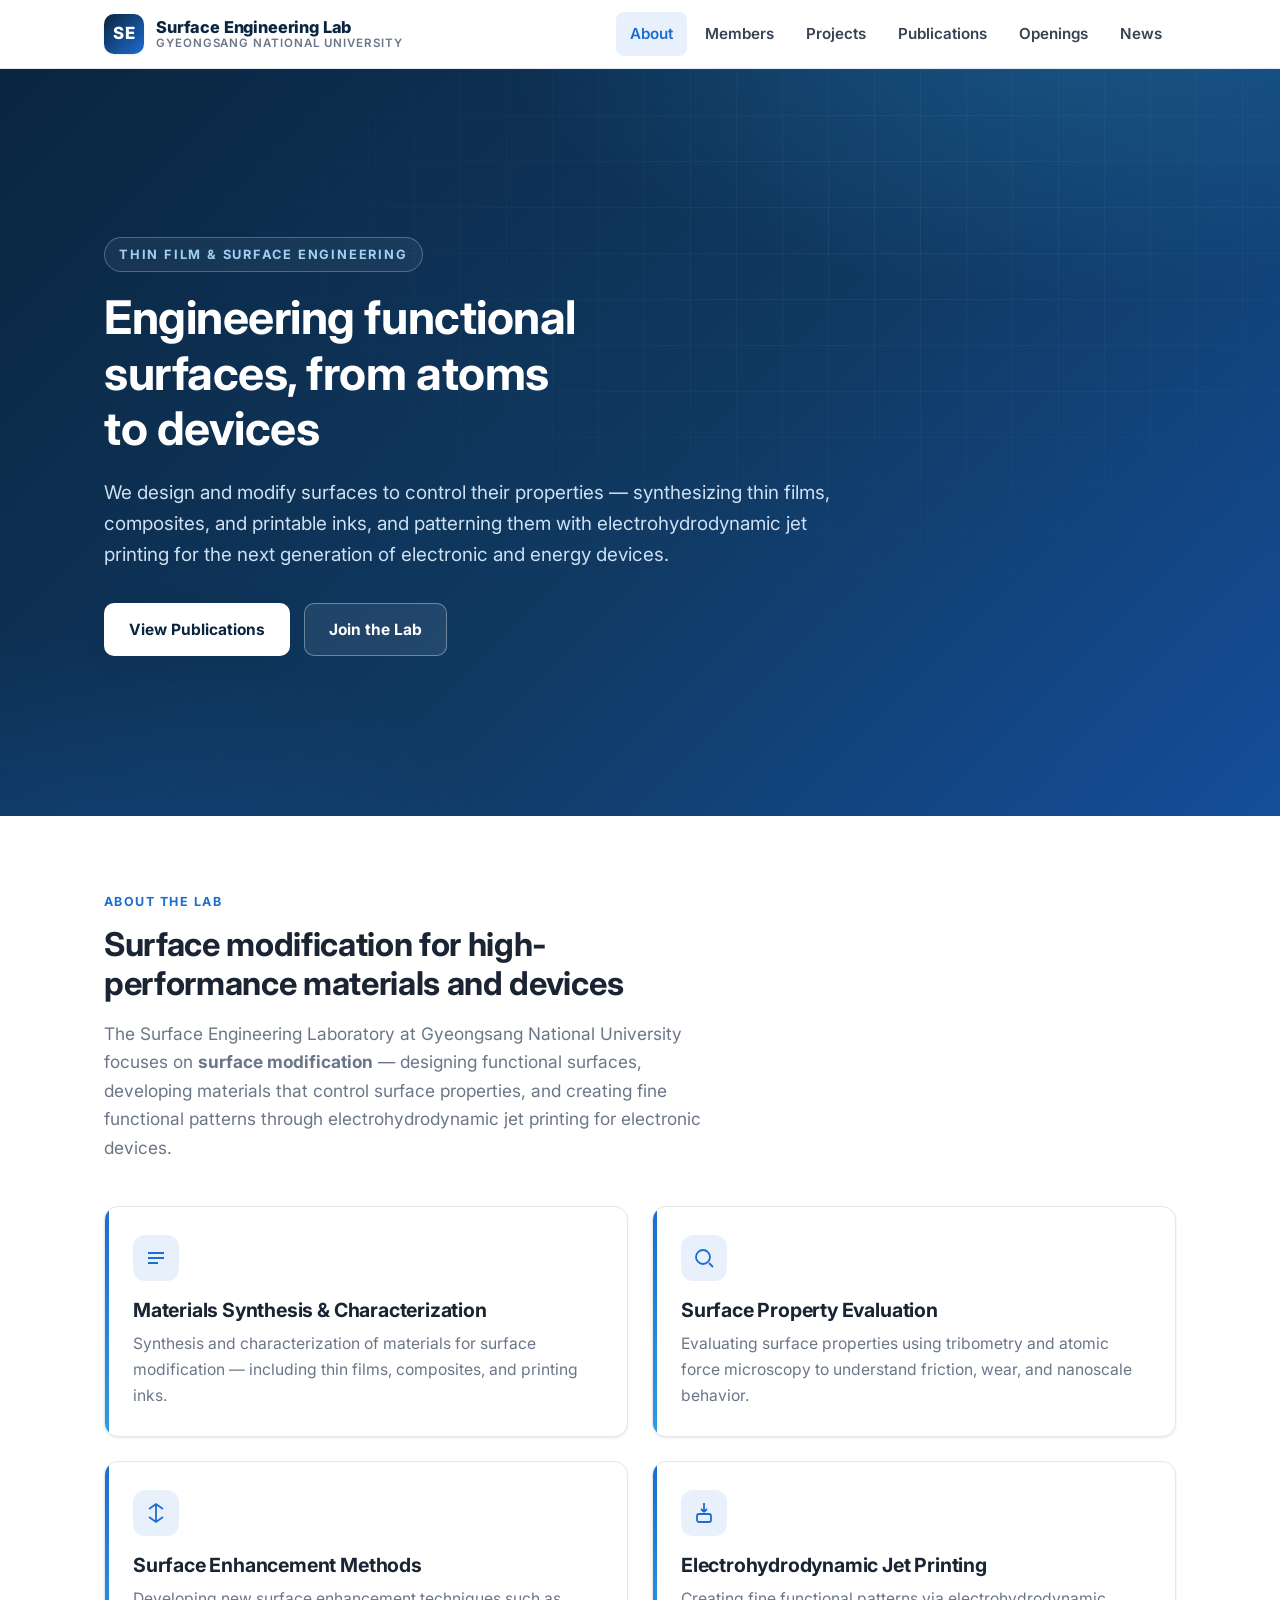
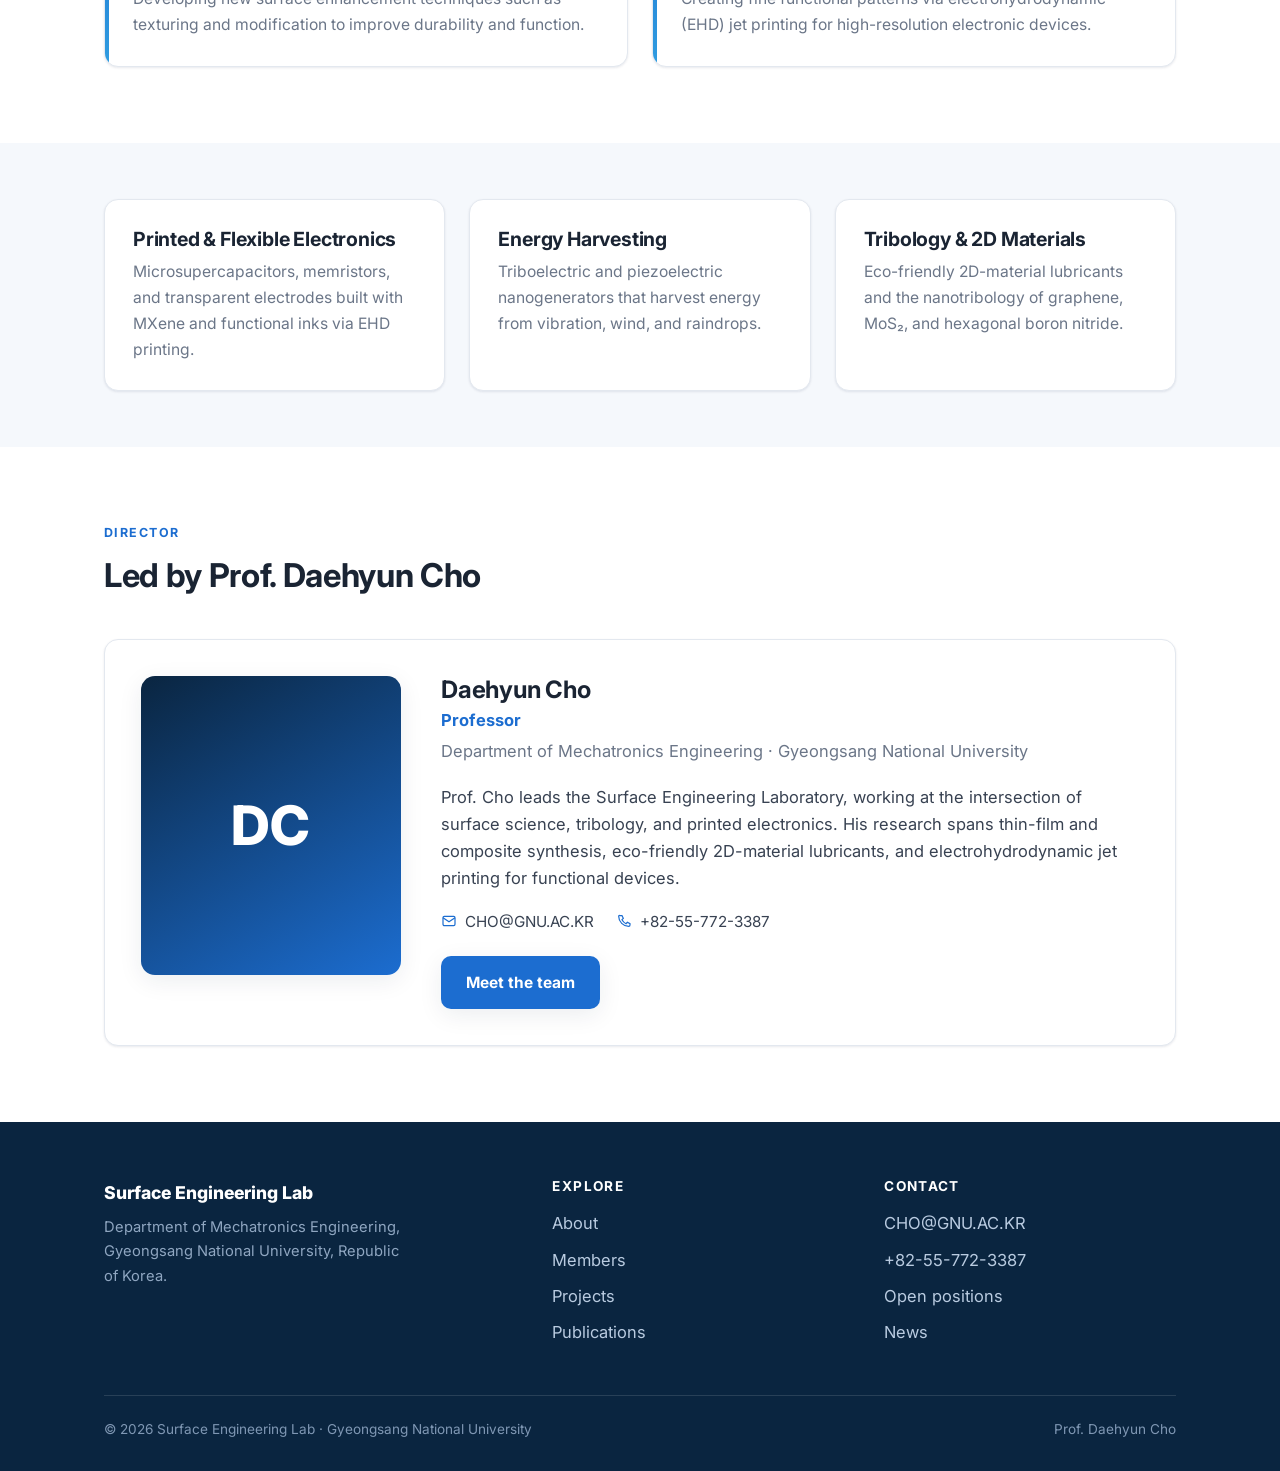
==== index.html @ e415a3ab "Add files via upload" ====
<!DOCTYPE html>
<html lang="en">
<head>
<meta charset="UTF-8" />
<meta name="viewport" content="width=device-width, initial-scale=1.0" />
<title>Surface Engineering Lab · Gyeongsang National University</title>
<meta name="description" content="Surface Engineering Laboratory at Gyeongsang National University — surface modification, thin films, tribology, and electrohydrodynamic jet printing for next-generation electronic devices." />
<link rel="preconnect" href="https://fonts.googleapis.com" />
<link rel="preconnect" href="https://fonts.gstatic.com" crossorigin />
<link href="https://fonts.googleapis.com/css2?family=Inter:wght@400;500;600;700;800&display=swap" rel="stylesheet" />
<link rel="stylesheet" href="style.css" />
</head>
<body>

<!-- ===== Header ===== -->
<header class="site-header">
  <nav class="nav">
    <a class="brand" href="index.html">
      <span class="logo">SE</span>
      <span class="brand-text">
        <span class="name">Surface Engineering Lab</span>
        <span class="sub">Gyeongsang National University</span>
      </span>
    </a>
    <button class="nav-toggle" aria-label="Toggle menu" onclick="document.getElementById('menu').classList.toggle('open')">
      <span></span><span></span><span></span>
    </button>
    <ul class="nav-links" id="menu">
      <li><a href="index.html" class="active">About</a></li>
      <li><a href="members.html">Members</a></li>
      <li><a href="projects.html">Projects</a></li>
      <li><a href="publications.html">Publications</a></li>
      <li><a href="openings.html">Openings</a></li>
      <li><a href="news.html">News</a></li>
    </ul>
  </nav>
</header>

<!-- ===== Hero ===== -->
<section class="hero">
  <div class="hero-inner">
    <span class="eyebrow">Thin Film &amp; Surface Engineering</span>
    <h1>Engineering functional surfaces, from atoms to devices</h1>
    <p class="lead">
      We design and modify surfaces to control their properties — synthesizing thin films,
      composites, and printable inks, and patterning them with electrohydrodynamic jet printing
      for the next generation of electronic and energy devices.
    </p>
    <div class="hero-actions">
      <a class="btn btn-primary" href="publications.html">View Publications</a>
      <a class="btn btn-ghost" href="openings.html">Join the Lab</a>
    </div>
  </div>
</section>

<!-- ===== About / Mission ===== -->
<section id="about">
  <div class="container">
    <div class="section-head">
      <div class="kicker">About the Lab</div>
      <h2>Surface modification for high-performance materials and devices</h2>
      <p>
        The Surface Engineering Laboratory at Gyeongsang National University focuses on
        <strong>surface modification</strong> — designing functional surfaces, developing materials that
        control surface properties, and creating fine functional patterns through electrohydrodynamic
        jet printing for electronic devices.
      </p>
    </div>

    <div class="grid grid-2">
      <div class="card area-card">
        <div class="icon" aria-hidden="true">
          <svg viewBox="0 0 24 24" fill="none" stroke="currentColor" stroke-width="1.8"><path d="M4 7h16M4 12h16M4 17h10"/></svg>
        </div>
        <h3>Materials Synthesis &amp; Characterization</h3>
        <p>Synthesis and characterization of materials for surface modification — including thin films, composites, and printing inks.</p>
      </div>
      <div class="card area-card">
        <div class="icon" aria-hidden="true">
          <svg viewBox="0 0 24 24" fill="none" stroke="currentColor" stroke-width="1.8"><circle cx="11" cy="11" r="7"/><path d="M21 21l-4-4"/></svg>
        </div>
        <h3>Surface Property Evaluation</h3>
        <p>Evaluating surface properties using tribometry and atomic force microscopy to understand friction, wear, and nanoscale behavior.</p>
      </div>
      <div class="card area-card">
        <div class="icon" aria-hidden="true">
          <svg viewBox="0 0 24 24" fill="none" stroke="currentColor" stroke-width="1.8"><path d="M12 3v18M5 8l7-5 7 5M5 16l7 5 7-5"/></svg>
        </div>
        <h3>Surface Enhancement Methods</h3>
        <p>Developing new surface enhancement techniques such as texturing and modification to improve durability and function.</p>
      </div>
      <div class="card area-card">
        <div class="icon" aria-hidden="true">
          <svg viewBox="0 0 24 24" fill="none" stroke="currentColor" stroke-width="1.8"><path d="M12 2v9m0 0l3-3m-3 3L9 8"/><rect x="5" y="13" width="14" height="8" rx="2"/></svg>
        </div>
        <h3>Electrohydrodynamic Jet Printing</h3>
        <p>Creating fine functional patterns via electrohydrodynamic (EHD) jet printing for high-resolution electronic devices.</p>
      </div>
    </div>
  </div>
</section>

<!-- ===== Focus areas / stats ===== -->
<section class="section-alt tight">
  <div class="container">
    <div class="grid grid-3">
      <div class="card">
        <h3>Printed &amp; Flexible Electronics</h3>
        <p>Microsupercapacitors, memristors, and transparent electrodes built with MXene and functional inks via EHD printing.</p>
      </div>
      <div class="card">
        <h3>Energy Harvesting</h3>
        <p>Triboelectric and piezoelectric nanogenerators that harvest energy from vibration, wind, and raindrops.</p>
      </div>
      <div class="card">
        <h3>Tribology &amp; 2D Materials</h3>
        <p>Eco-friendly 2D-material lubricants and the nanotribology of graphene, MoS₂, and hexagonal boron nitride.</p>
      </div>
    </div>
  </div>
</section>

<!-- ===== Director highlight ===== -->
<section>
  <div class="container">
    <div class="section-head">
      <div class="kicker">Director</div>
      <h2>Led by Prof. Daehyun Cho</h2>
    </div>
    <div class="profile">
      <div class="avatar"><span class="initials">DC</span></div>
      <div class="profile-body">
        <h3>Daehyun Cho</h3>
        <div class="profile-role">Professor</div>
        <div class="profile-affil">Department of Mechatronics Engineering · Gyeongsang National University</div>
        <p>
          Prof. Cho leads the Surface Engineering Laboratory, working at the intersection of surface science,
          tribology, and printed electronics. His research spans thin-film and composite synthesis,
          eco-friendly 2D-material lubricants, and electrohydrodynamic jet printing for functional devices.
        </p>
        <div class="contact-row">
          <span>
            <svg viewBox="0 0 24 24" fill="none" stroke="currentColor" stroke-width="1.8"><rect x="3" y="5" width="18" height="14" rx="2"/><path d="M3 7l9 6 9-6"/></svg>
            CHO@GNU.AC.KR
          </span>
          <span>
            <svg viewBox="0 0 24 24" fill="none" stroke="currentColor" stroke-width="1.8"><path d="M4 5c0 8 7 15 15 15 1 0 2-1 2-2v-2l-4-2-2 2c-2-1-5-4-6-6l2-2-2-4H6C5 3 4 4 4 5z"/></svg>
            +82-55-772-3387
          </span>
        </div>
        <a class="btn btn-blue" href="members.html">Meet the team</a>
      </div>
    </div>
  </div>
</section>

<!-- ===== Footer ===== -->
<footer class="site-footer">
  <div class="container">
    <div class="footer-grid">
      <div class="footer-brand">
        <div class="name">Surface Engineering Lab</div>
        <p>Department of Mechatronics Engineering, Gyeongsang National University, Republic of Korea.</p>
      </div>
      <div>
        <h4>Explore</h4>
        <ul class="footer-links">
          <li><a href="index.html">About</a></li>
          <li><a href="members.html">Members</a></li>
          <li><a href="projects.html">Projects</a></li>
          <li><a href="publications.html">Publications</a></li>
        </ul>
      </div>
      <div>
        <h4>Contact</h4>
        <ul class="footer-links">
          <li><a href="mailto:CHO@GNU.AC.KR">CHO@GNU.AC.KR</a></li>
          <li>+82-55-772-3387</li>
          <li><a href="openings.html">Open positions</a></li>
          <li><a href="news.html">News</a></li>
        </ul>
      </div>
    </div>
    <div class="footer-bottom">
      <span>© 2026 Surface Engineering Lab · Gyeongsang National University</span>
      <span>Prof. Daehyun Cho</span>
    </div>
  </div>
</footer>

</body>
</html>
---- style.css ----
/* =========================================================
   Surface Engineering Lab — Shared Stylesheet
   Deep blue academic theme
   ========================================================= */

:root {
  --navy:        #0a2540;
  --navy-2:      #103a63;
  --blue:        #1c6dd0;
  --blue-dark:   #144e9a;
  --blue-light:  #e8f1fb;
  --accent:      #2f9ce0;
  --ink:         #1a2433;
  --body:        #43506180;
  --text:        #384252;
  --muted:       #6b7688;
  --line:        #e3e8ef;
  --bg:          #ffffff;
  --bg-soft:     #f5f8fc;
  --bg-softer:   #eef3f9;
  --shadow-sm:   0 1px 3px rgba(10,37,64,.06), 0 1px 2px rgba(10,37,64,.04);
  --shadow-md:   0 6px 24px rgba(10,37,64,.08);
  --shadow-lg:   0 18px 48px rgba(10,37,64,.14);
  --radius:      14px;
  --radius-sm:   9px;
  --maxw:        1120px;
  --font: "Inter", -apple-system, BlinkMacSystemFont, "Segoe UI", Roboto, Helvetica, Arial, sans-serif;
}

* { box-sizing: border-box; }

html { scroll-behavior: smooth; }

body {
  margin: 0;
  font-family: var(--font);
  color: var(--text);
  background: var(--bg);
  line-height: 1.65;
  font-size: 16.5px;
  -webkit-font-smoothing: antialiased;
  text-rendering: optimizeLegibility;
}

h1, h2, h3, h4 { color: var(--ink); line-height: 1.2; margin: 0 0 .5em; font-weight: 700; letter-spacing: -.01em; }
h1 { font-size: clamp(2rem, 4vw, 2.9rem); }
h2 { font-size: clamp(1.5rem, 3vw, 2.05rem); }
h3 { font-size: 1.22rem; }
p  { margin: 0 0 1rem; }
a  { color: var(--blue); text-decoration: none; transition: color .15s ease; }
a:hover { color: var(--blue-dark); }

.container { max-width: var(--maxw); margin: 0 auto; padding: 0 24px; }

/* ---------- Top navigation ---------- */
.site-header {
  position: sticky; top: 0; z-index: 100;
  background: rgba(255,255,255,.88);
  backdrop-filter: saturate(180%) blur(12px);
  border-bottom: 1px solid var(--line);
}
.nav {
  display: flex; align-items: center; justify-content: space-between;
  height: 68px; max-width: var(--maxw); margin: 0 auto; padding: 0 24px;
}
.brand { display: flex; align-items: center; gap: 12px; }
.brand .logo {
  width: 40px; height: 40px; border-radius: 10px; flex: none;
  background: linear-gradient(135deg, var(--navy), var(--blue));
  display: grid; place-items: center; color: #fff; font-weight: 800;
  font-size: 1.05rem; letter-spacing: .5px; box-shadow: var(--shadow-sm);
}
.brand-text { display: flex; flex-direction: column; line-height: 1.15; }
.brand-text .name { font-weight: 800; color: var(--navy); font-size: 1.02rem; letter-spacing: -.01em; }
.brand-text .sub  { font-size: .72rem; color: var(--muted); font-weight: 600; text-transform: uppercase; letter-spacing: .08em; }

.nav-links { display: flex; align-items: center; gap: 4px; list-style: none; margin: 0; padding: 0; }
.nav-links a {
  display: block; padding: 9px 14px; border-radius: 8px; color: var(--text);
  font-weight: 600; font-size: .95rem; transition: background .15s ease, color .15s ease;
}
.nav-links a:hover { background: var(--bg-softer); color: var(--navy); }
.nav-links a.active { color: var(--blue); background: var(--blue-light); }

.nav-toggle {
  display: none; background: none; border: 0; cursor: pointer; padding: 8px;
  width: 42px; height: 42px; border-radius: 8px;
}
.nav-toggle span { display: block; width: 22px; height: 2px; background: var(--navy); margin: 4px auto; border-radius: 2px; transition: .2s; }

/* ---------- Hero ---------- */
.hero {
  position: relative; overflow: hidden;
  background:
    radial-gradient(1000px 500px at 85% -10%, rgba(47,156,224,.30), transparent 60%),
    radial-gradient(900px 600px at 5% 120%, rgba(28,109,208,.28), transparent 55%),
    linear-gradient(135deg, var(--navy) 0%, var(--navy-2) 55%, var(--blue-dark) 100%);
  color: #eaf2fb;
}
.hero::after {
  content: ""; position: absolute; inset: 0; pointer-events: none;
  background-image:
    linear-gradient(rgba(255,255,255,.05) 1px, transparent 1px),
    linear-gradient(90deg, rgba(255,255,255,.05) 1px, transparent 1px);
  background-size: 46px 46px; mask-image: radial-gradient(80% 80% at 70% 20%, #000, transparent 75%);
}
.hero-inner { position: relative; z-index: 1; padding: 92px 24px 84px; max-width: var(--maxw); margin: 0 auto; }
.hero .eyebrow {
  display: inline-block; font-size: .8rem; font-weight: 700; letter-spacing: .14em;
  text-transform: uppercase; color: #9fd0f5; margin-bottom: 18px;
  border: 1px solid rgba(159,208,245,.35); padding: 6px 14px; border-radius: 999px;
  background: rgba(255,255,255,.05);
}
.hero h1 { color: #fff; max-width: 16ch; margin-bottom: 20px; }
.hero p.lead { font-size: 1.18rem; color: #cfe0f2; max-width: 62ch; margin-bottom: 32px; }
.hero-actions { display: flex; flex-wrap: wrap; gap: 14px; }

.btn {
  display: inline-flex; align-items: center; gap: 8px; font-weight: 700; font-size: .97rem;
  padding: 13px 24px; border-radius: 10px; cursor: pointer; border: 1px solid transparent;
  transition: transform .12s ease, box-shadow .15s ease, background .15s ease;
}
.btn:hover { transform: translateY(-2px); }
.btn-primary { background: #fff; color: var(--navy); box-shadow: var(--shadow-md); }
.btn-primary:hover { color: var(--blue-dark); }
.btn-ghost { background: rgba(255,255,255,.08); color: #fff; border-color: rgba(255,255,255,.35); }
.btn-ghost:hover { background: rgba(255,255,255,.16); color: #fff; }
.btn-blue { background: var(--blue); color:#fff; box-shadow: var(--shadow-md); }
.btn-blue:hover { color:#fff; background: var(--blue-dark); }

/* ---------- Page header (non-hero pages) ---------- */
.page-head {
  background:
    radial-gradient(700px 320px at 90% -40%, rgba(47,156,224,.20), transparent 60%),
    linear-gradient(135deg, var(--navy), var(--blue-dark));
  color: #fff; padding: 64px 24px 56px;
}
.page-head .container { padding: 0 24px; }
.page-head .kicker { color:#9fd0f5; font-weight:700; letter-spacing:.14em; text-transform:uppercase; font-size:.78rem; margin-bottom:12px; }
.page-head h1 { color: #fff; margin-bottom: 10px; }
.page-head p { color: #cfe0f2; max-width: 60ch; margin: 0; font-size: 1.08rem; }

/* ---------- Sections ---------- */
section { padding: 76px 0; }
section.tight { padding: 56px 0; }
.section-alt { background: var(--bg-soft); }
.section-head { max-width: 62ch; margin-bottom: 44px; }
.section-head .kicker { color: var(--blue); font-weight: 700; letter-spacing: .12em; text-transform: uppercase; font-size: .78rem; margin-bottom: 12px; }
.section-head p { color: var(--muted); font-size: 1.08rem; }
.center { text-align: center; margin-left: auto; margin-right: auto; }

/* ---------- Cards & grids ---------- */
.grid { display: grid; gap: 24px; }
.grid-2 { grid-template-columns: repeat(2, 1fr); }
.grid-3 { grid-template-columns: repeat(3, 1fr); }
.grid-4 { grid-template-columns: repeat(4, 1fr); }

.card {
  background: var(--bg); border: 1px solid var(--line); border-radius: var(--radius);
  padding: 28px; box-shadow: var(--shadow-sm); transition: transform .18s ease, box-shadow .18s ease, border-color .18s ease;
}
.card:hover { transform: translateY(-4px); box-shadow: var(--shadow-md); border-color: #cfe0f2; }
.card .icon {
  width: 46px; height: 46px; border-radius: 12px; display: grid; place-items: center;
  background: var(--blue-light); color: var(--blue); margin-bottom: 18px;
}
.card .icon svg { width: 24px; height: 24px; }
.card h3 { margin-bottom: 8px; }
.card p { color: var(--muted); margin: 0; font-size: .98rem; }

/* ---------- Research area accent bar ---------- */
.area-card { position: relative; overflow: hidden; }
.area-card::before {
  content: ""; position: absolute; left: 0; top: 0; bottom: 0; width: 4px;
  background: linear-gradient(var(--blue), var(--accent));
}

/* ---------- Director / profile ---------- */
.profile {
  display: grid; grid-template-columns: 260px 1fr; gap: 40px; align-items: start;
  background: var(--bg); border: 1px solid var(--line); border-radius: var(--radius);
  padding: 36px; box-shadow: var(--shadow-sm);
}
.avatar {
  aspect-ratio: 1/1.15; border-radius: var(--radius); overflow: hidden;
  background: linear-gradient(150deg, var(--navy), var(--blue));
  display: grid; place-items: center; color: #fff; box-shadow: var(--shadow-md);
}
.avatar .initials { font-size: 3.4rem; font-weight: 800; letter-spacing: 1px; }
.profile-body h3 { font-size: 1.5rem; margin-bottom: 2px; }
.profile-role { color: var(--blue); font-weight: 700; margin-bottom: 4px; }
.profile-affil { color: var(--muted); margin-bottom: 18px; }
.contact-row { display: flex; flex-wrap: wrap; gap: 10px 22px; margin-bottom: 22px; font-size: .95rem; }
.contact-row span { display: inline-flex; align-items: center; gap: 8px; color: var(--text); }
.contact-row svg { width: 16px; height: 16px; color: var(--blue); }

.cv-block { margin-top: 20px; }
.cv-block h4 { font-size: .82rem; text-transform: uppercase; letter-spacing: .1em; color: var(--muted); margin-bottom: 12px; border-bottom: 1px solid var(--line); padding-bottom: 8px; }
.timeline { list-style: none; margin: 0; padding: 0; }
.timeline li { display: grid; grid-template-columns: 132px 1fr; gap: 16px; padding: 7px 0; font-size: .96rem; }
.timeline .yr { color: var(--blue-dark); font-weight: 700; font-variant-numeric: tabular-nums; }
.timeline .what { color: var(--text); }

/* member placeholder cards */
.member { text-align: center; }
.member .avatar { width: 110px; aspect-ratio: 1/1; border-radius: 50%; margin: 0 auto 16px; }
.member .avatar .initials { font-size: 2rem; }
.member h4 { margin: 0 0 3px; font-size: 1.05rem; color: var(--ink); }
.member .role { color: var(--blue); font-weight: 600; font-size: .9rem; }
.member .topic { color: var(--muted); font-size: .86rem; margin-top: 6px; }

/* ---------- Projects ---------- */
.project {
  display: grid; grid-template-columns: 108px 1fr; gap: 26px; align-items: center;
  background: var(--bg); border: 1px solid var(--line); border-radius: var(--radius);
  padding: 26px 30px; box-shadow: var(--shadow-sm); transition: transform .18s ease, box-shadow .18s ease;
}
.project:hover { transform: translateY(-3px); box-shadow: var(--shadow-md); }
.project .years {
  text-align: center; background: var(--blue-light); color: var(--blue-dark); border-radius: 12px;
  padding: 14px 8px; font-weight: 800; font-variant-numeric: tabular-nums; line-height: 1.15;
}
.project .years small { display:block; font-size:.7rem; font-weight:700; color: var(--blue); letter-spacing:.06em; }
.project h3 { font-size: 1.12rem; margin-bottom: 8px; }
.project .funder { display: inline-flex; align-items:center; gap:7px; font-size: .85rem; font-weight:600; color: var(--muted); }
.project .funder::before { content:""; width:7px; height:7px; border-radius:50%; background: var(--accent); }

/* ---------- Publications ---------- */
.pub-toolbar { display:flex; flex-wrap: wrap; align-items:center; gap: 14px; margin-bottom: 30px; }
.pub-count { background: var(--navy); color:#fff; border-radius: 999px; padding: 7px 16px; font-weight:700; font-size:.9rem; }
.year-group { margin-bottom: 40px; }
.year-label {
  display: inline-flex; align-items: baseline; gap: 10px;
  font-size: 1.4rem; font-weight: 800; color: var(--navy); margin-bottom: 18px;
  padding-bottom: 8px; border-bottom: 3px solid var(--blue-light);
}
.year-label span { font-size: .8rem; font-weight: 600; color: var(--muted); }
.pub-list { list-style: none; margin: 0; padding: 0; counter-reset: none; }
.pub-item {
  display: grid; grid-template-columns: 44px 1fr; gap: 14px; padding: 16px 18px;
  border: 1px solid var(--line); border-radius: var(--radius-sm); background: var(--bg);
  margin-bottom: 12px; box-shadow: var(--shadow-sm); transition: border-color .15s ease, box-shadow .15s ease;
}
.pub-item:hover { border-color: #cfe0f2; box-shadow: var(--shadow-md); }
.pub-num {
  font-weight: 800; color: var(--blue); font-variant-numeric: tabular-nums;
  background: var(--blue-light); border-radius: 8px; height: 34px; display: grid; place-items: center; font-size: .9rem;
}
.pub-body { font-size: .97rem; }
.pub-title { color: var(--ink); font-weight: 600; }
.pub-authors { color: var(--text); }
.pub-authors .me { color: var(--blue-dark); font-weight: 800; }
.pub-venue { color: var(--muted); font-style: italic; }
.pub-venue b { color: var(--navy); font-style: normal; }

/* ---------- Openings ---------- */
.pill-list { display:flex; flex-wrap:wrap; gap: 10px; margin: 4px 0 0; padding: 0; list-style:none; }
.pill { background: var(--blue-light); color: var(--blue-dark); font-weight:600; font-size:.9rem; padding: 7px 14px; border-radius: 999px; }
.req-list { list-style: none; margin: 12px 0 0; padding: 0; }
.req-list li { position: relative; padding-left: 28px; margin-bottom: 12px; color: var(--text); }
.req-list li::before {
  content: ""; position: absolute; left: 0; top: 8px; width: 16px; height: 16px; border-radius: 50%;
  background: var(--blue-light);
  box-shadow: inset 0 0 0 2px var(--blue);
}
.callout {
  background: linear-gradient(135deg, var(--navy), var(--blue-dark)); color:#fff;
  border-radius: var(--radius); padding: 34px 36px; box-shadow: var(--shadow-md);
}
.callout h3 { color:#fff; }
.callout p { color:#cfe0f2; }

/* ---------- News ---------- */
.news-item {
  display: grid; grid-template-columns: 1fr auto; gap: 20px; align-items: center;
  background: var(--bg); border: 1px solid var(--line); border-left: 4px solid var(--blue);
  border-radius: var(--radius-sm); padding: 22px 26px; box-shadow: var(--shadow-sm);
  transition: transform .15s ease, box-shadow .15s ease;
}
.news-item:hover { transform: translateX(4px); box-shadow: var(--shadow-md); }
.news-item h3 { font-size: 1.05rem; margin: 0 0 6px; }
.news-item .outlet { font-size: .82rem; font-weight: 700; color: var(--blue); text-transform: uppercase; letter-spacing: .05em; }
.news-tag { flex: none; background: var(--bg-softer); color: var(--muted); font-size:.78rem; font-weight:700; padding:6px 12px; border-radius: 999px; white-space: nowrap; }

/* ---------- Footer ---------- */
.site-footer { background: var(--navy); color: #b9cbe0; padding: 56px 0 30px; }
.footer-grid { display: grid; grid-template-columns: 1.4fr 1fr 1fr; gap: 40px; margin-bottom: 40px; }
.site-footer h4 { color:#fff; font-size:.85rem; text-transform:uppercase; letter-spacing:.1em; margin-bottom:16px; }
.site-footer a { color:#b9cbe0; }
.site-footer a:hover { color:#fff; }
.footer-links { list-style:none; margin:0; padding:0; }
.footer-links li { margin-bottom: 9px; }
.footer-brand .name { color:#fff; font-weight:800; font-size:1.1rem; margin-bottom:8px; }
.footer-brand p { color:#8fa6c0; font-size:.92rem; max-width: 34ch; }
.footer-bottom { border-top: 1px solid rgba(255,255,255,.12); padding-top: 22px; font-size:.85rem; color:#7f97b3; display:flex; justify-content: space-between; flex-wrap: wrap; gap: 10px; }

/* ---------- Responsive ---------- */
@media (max-width: 860px) {
  .nav-links {
    position: fixed; inset: 68px 0 auto 0; flex-direction: column; align-items: stretch;
    background: #fff; border-bottom: 1px solid var(--line); padding: 12px 16px; gap: 2px;
    box-shadow: var(--shadow-md); display: none;
  }
  .nav-links.open { display: flex; }
  .nav-links a { padding: 12px 14px; font-size: 1rem; }
  .nav-toggle { display: block; }
  .grid-2, .grid-3, .grid-4 { grid-template-columns: 1fr; }
  .profile { grid-template-columns: 1fr; }
  .avatar { max-width: 200px; }
  .project { grid-template-columns: 1fr; }
  .project .years { max-width: 120px; }
  .timeline li { grid-template-columns: 110px 1fr; }
  .footer-grid { grid-template-columns: 1fr; gap: 28px; }
  .news-item { grid-template-columns: 1fr; }
}
@media (min-width: 861px) and (max-width: 1024px) {
  .grid-4 { grid-template-columns: repeat(2, 1fr); }
  .grid-3 { grid-template-columns: repeat(3, 1fr); }
}
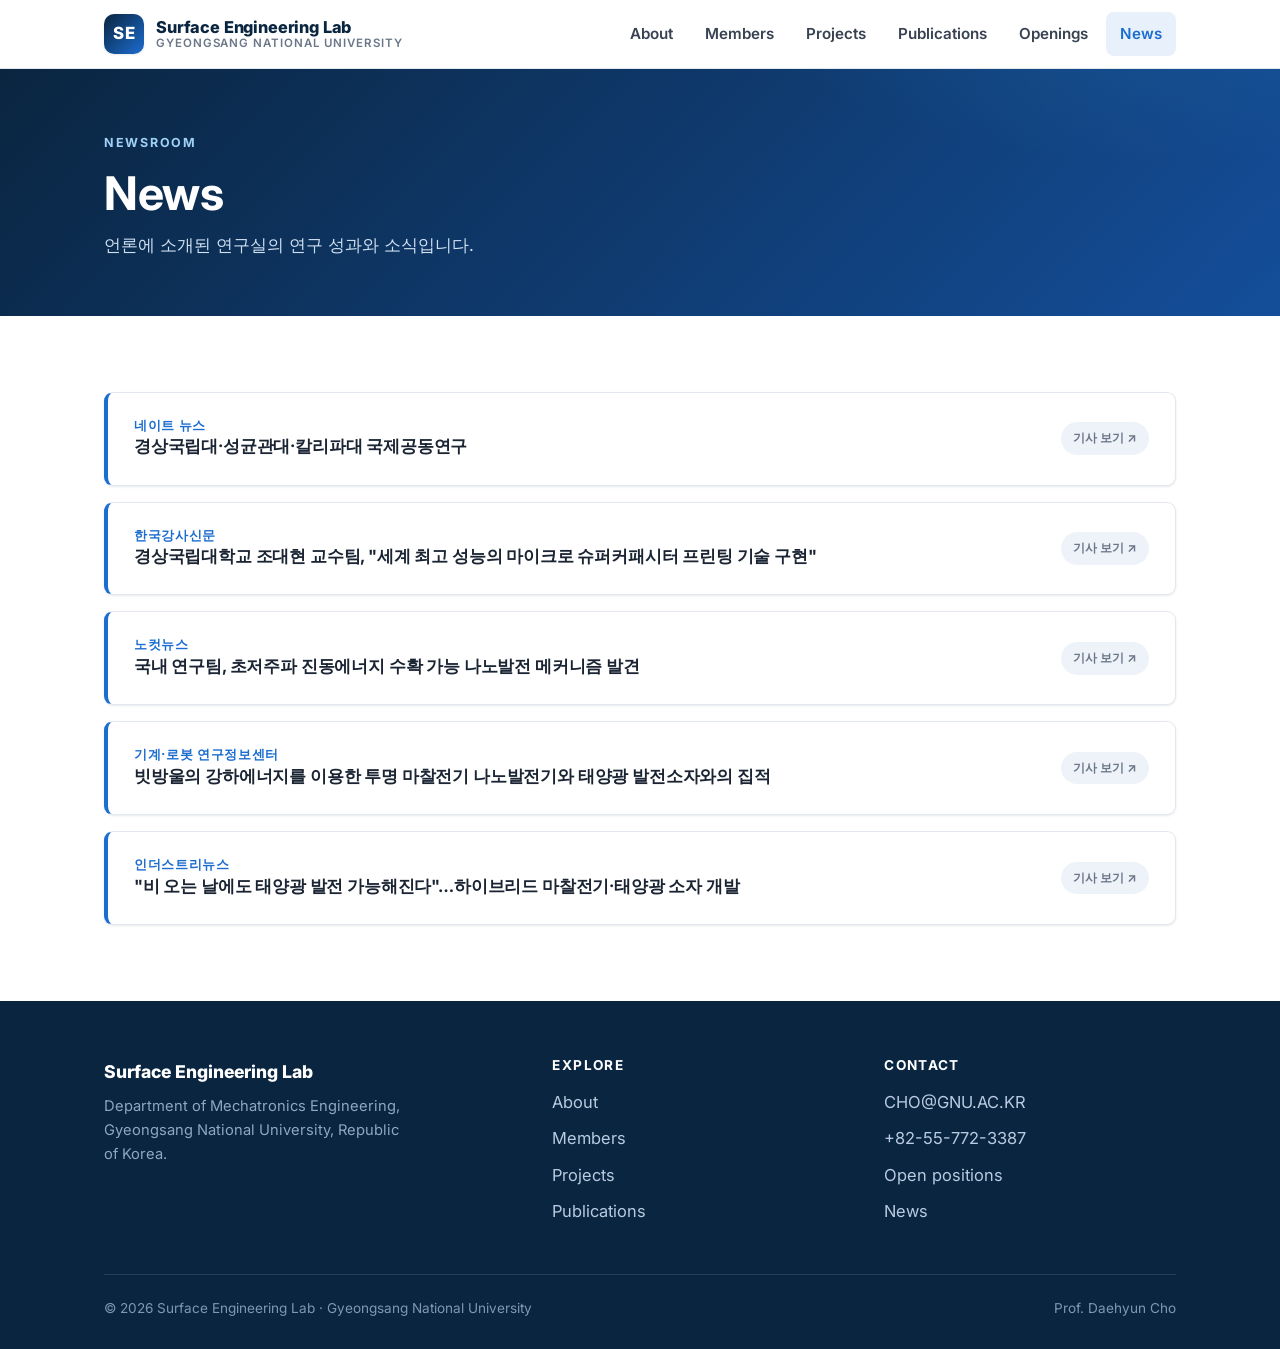
==== commit 9973355d: "Add files via upload" ====
--- a/index.html
+++ b/index.html
@@ -3,8 +3,8 @@
 <head>
 <meta charset="UTF-8" />
 <meta name="viewport" content="width=device-width, initial-scale=1.0" />
-<title>Surface Engineering Lab · Gyeongsang National University</title>
-<meta name="description" content="Surface Engineering Laboratory at Gyeongsang National University — surface modification, thin films, tribology, and electrohydrodynamic jet printing for next-generation electronic devices." />
+<title>News · Surface Engineering Lab</title>
+<meta name="description" content="News and media coverage of the Surface Engineering Laboratory at Gyeongsang National University." />
 <link rel="preconnect" href="https://fonts.googleapis.com" />
 <link rel="preconnect" href="https://fonts.gstatic.com" crossorigin />
 <link href="https://fonts.googleapis.com/css2?family=Inter:wght@400;500;600;700;800&display=swap" rel="stylesheet" />
@@ -12,7 +12,6 @@
 </head>
 <body>
 
-<!-- ===== Header ===== -->
 <header class="site-header">
   <nav class="nav">
     <a class="brand" href="index.html">
@@ -26,135 +25,72 @@
       <span></span><span></span><span></span>
     </button>
     <ul class="nav-links" id="menu">
-      <li><a href="index.html" class="active">About</a></li>
+      <li><a href="index.html">About</a></li>
       <li><a href="members.html">Members</a></li>
       <li><a href="projects.html">Projects</a></li>
       <li><a href="publications.html">Publications</a></li>
       <li><a href="openings.html">Openings</a></li>
-      <li><a href="news.html">News</a></li>
+      <li><a href="news.html" class="active">News</a></li>
     </ul>
   </nav>
 </header>
 
-<!-- ===== Hero ===== -->
-<section class="hero">
-  <div class="hero-inner">
-    <span class="eyebrow">Thin Film &amp; Surface Engineering</span>
-    <h1>Engineering functional surfaces, from atoms to devices</h1>
-    <p class="lead">
-      We design and modify surfaces to control their properties — synthesizing thin films,
-      composites, and printable inks, and patterning them with electrohydrodynamic jet printing
-      for the next generation of electronic and energy devices.
-    </p>
-    <div class="hero-actions">
-      <a class="btn btn-primary" href="publications.html">View Publications</a>
-      <a class="btn btn-ghost" href="openings.html">Join the Lab</a>
+<div class="page-head">
+  <div class="container">
+    <div class="kicker">Newsroom</div>
+    <h1>News</h1>
+    <p>언론에 소개된 연구실의 연구 성과와 소식입니다.</p>
+  </div>
+</div>
+
+<section>
+  <div class="container">
+    <div class="grid" style="gap:16px">
+
+      <a class="news-item" href="https://news.nate.com/view/20251208n06717" target="_blank" rel="noopener">
+        <div>
+          <div class="outlet">네이트 뉴스</div>
+          <h3>경상국립대·성균관대·칼리파대 국제공동연구</h3>
+        </div>
+        <span class="news-tag">기사 보기 ↗</span>
+      </a>
+
+      <a class="news-item" href="https://www.lecturernews.com/news/articleView.html?idxno=192192" target="_blank" rel="noopener">
+        <div>
+          <div class="outlet">한국강사신문</div>
+          <h3>경상국립대학교 조대현 교수팀, "세계 최고 성능의 마이크로 슈퍼커패시터 프린팅 기술 구현"</h3>
+        </div>
+        <span class="news-tag">기사 보기 ↗</span>
+      </a>
+
+      <a class="news-item" href="https://m.nocutnews.co.kr/news/amp/6210772" target="_blank" rel="noopener">
+        <div>
+          <div class="outlet">노컷뉴스</div>
+          <h3>국내 연구팀, 초저주파 진동에너지 수확 가능 나노발전 메커니즘 발견</h3>
+        </div>
+        <span class="news-tag">기사 보기 ↗</span>
+      </a>
+
+      <a class="news-item" href="https://materic.or.kr/mp/content?listType=10&amp;f_id=173" target="_blank" rel="noopener">
+        <div>
+          <div class="outlet">기계·로봇 연구정보센터</div>
+          <h3>빗방울의 강하에너지를 이용한 투명 마찰전기 나노발전기와 태양광 발전소자와의 집적</h3>
+        </div>
+        <span class="news-tag">기사 보기 ↗</span>
+      </a>
+
+      <a class="news-item" href="https://www.industrynews.co.kr/news/articleView.html?idxno=45275" target="_blank" rel="noopener">
+        <div>
+          <div class="outlet">인더스트리뉴스</div>
+          <h3>"비 오는 날에도 태양광 발전 가능해진다"…하이브리드 마찰전기·태양광 소자 개발</h3>
+        </div>
+        <span class="news-tag">기사 보기 ↗</span>
+      </a>
+
     </div>
   </div>
 </section>
 
-<!-- ===== About / Mission ===== -->
-<section id="about">
-  <div class="container">
-    <div class="section-head">
-      <div class="kicker">About the Lab</div>
-      <h2>Surface modification for high-performance materials and devices</h2>
-      <p>
-        The Surface Engineering Laboratory at Gyeongsang National University focuses on
-        <strong>surface modification</strong> — designing functional surfaces, developing materials that
-        control surface properties, and creating fine functional patterns through electrohydrodynamic
-        jet printing for electronic devices.
-      </p>
-    </div>
-
-    <div class="grid grid-2">
-      <div class="card area-card">
-        <div class="icon" aria-hidden="true">
-          <svg viewBox="0 0 24 24" fill="none" stroke="currentColor" stroke-width="1.8"><path d="M4 7h16M4 12h16M4 17h10"/></svg>
-        </div>
-        <h3>Materials Synthesis &amp; Characterization</h3>
-        <p>Synthesis and characterization of materials for surface modification — including thin films, composites, and printing inks.</p>
-      </div>
-      <div class="card area-card">
-        <div class="icon" aria-hidden="true">
-          <svg viewBox="0 0 24 24" fill="none" stroke="currentColor" stroke-width="1.8"><circle cx="11" cy="11" r="7"/><path d="M21 21l-4-4"/></svg>
-        </div>
-        <h3>Surface Property Evaluation</h3>
-        <p>Evaluating surface properties using tribometry and atomic force microscopy to understand friction, wear, and nanoscale behavior.</p>
-      </div>
-      <div class="card area-card">
-        <div class="icon" aria-hidden="true">
-          <svg viewBox="0 0 24 24" fill="none" stroke="currentColor" stroke-width="1.8"><path d="M12 3v18M5 8l7-5 7 5M5 16l7 5 7-5"/></svg>
-        </div>
-        <h3>Surface Enhancement Methods</h3>
-        <p>Developing new surface enhancement techniques such as texturing and modification to improve durability and function.</p>
-      </div>
-      <div class="card area-card">
-        <div class="icon" aria-hidden="true">
-          <svg viewBox="0 0 24 24" fill="none" stroke="currentColor" stroke-width="1.8"><path d="M12 2v9m0 0l3-3m-3 3L9 8"/><rect x="5" y="13" width="14" height="8" rx="2"/></svg>
-        </div>
-        <h3>Electrohydrodynamic Jet Printing</h3>
-        <p>Creating fine functional patterns via electrohydrodynamic (EHD) jet printing for high-resolution electronic devices.</p>
-      </div>
-    </div>
-  </div>
-</section>
-
-<!-- ===== Focus areas / stats ===== -->
-<section class="section-alt tight">
-  <div class="container">
-    <div class="grid grid-3">
-      <div class="card">
-        <h3>Printed &amp; Flexible Electronics</h3>
-        <p>Microsupercapacitors, memristors, and transparent electrodes built with MXene and functional inks via EHD printing.</p>
-      </div>
-      <div class="card">
-        <h3>Energy Harvesting</h3>
-        <p>Triboelectric and piezoelectric nanogenerators that harvest energy from vibration, wind, and raindrops.</p>
-      </div>
-      <div class="card">
-        <h3>Tribology &amp; 2D Materials</h3>
-        <p>Eco-friendly 2D-material lubricants and the nanotribology of graphene, MoS₂, and hexagonal boron nitride.</p>
-      </div>
-    </div>
-  </div>
-</section>
-
-<!-- ===== Director highlight ===== -->
-<section>
-  <div class="container">
-    <div class="section-head">
-      <div class="kicker">Director</div>
-      <h2>Led by Prof. Daehyun Cho</h2>
-    </div>
-    <div class="profile">
-      <div class="avatar"><span class="initials">DC</span></div>
-      <div class="profile-body">
-        <h3>Daehyun Cho</h3>
-        <div class="profile-role">Professor</div>
-        <div class="profile-affil">Department of Mechatronics Engineering · Gyeongsang National University</div>
-        <p>
-          Prof. Cho leads the Surface Engineering Laboratory, working at the intersection of surface science,
-          tribology, and printed electronics. His research spans thin-film and composite synthesis,
-          eco-friendly 2D-material lubricants, and electrohydrodynamic jet printing for functional devices.
-        </p>
-        <div class="contact-row">
-          <span>
-            <svg viewBox="0 0 24 24" fill="none" stroke="currentColor" stroke-width="1.8"><rect x="3" y="5" width="18" height="14" rx="2"/><path d="M3 7l9 6 9-6"/></svg>
-            CHO@GNU.AC.KR
-          </span>
-          <span>
-            <svg viewBox="0 0 24 24" fill="none" stroke="currentColor" stroke-width="1.8"><path d="M4 5c0 8 7 15 15 15 1 0 2-1 2-2v-2l-4-2-2 2c-2-1-5-4-6-6l2-2-2-4H6C5 3 4 4 4 5z"/></svg>
-            +82-55-772-3387
-          </span>
-        </div>
-        <a class="btn btn-blue" href="members.html">Meet the team</a>
-      </div>
-    </div>
-  </div>
-</section>
-
-<!-- ===== Footer ===== -->
 <footer class="site-footer">
   <div class="container">
     <div class="footer-grid">
--- a/style.css
+++ b/style.css
@@ -282,6 +282,65 @@
 .news-item .outlet { font-size: .82rem; font-weight: 700; color: var(--blue); text-transform: uppercase; letter-spacing: .05em; }
 .news-tag { flex: none; background: var(--bg-softer); color: var(--muted); font-size:.78rem; font-weight:700; padding:6px 12px; border-radius: 999px; white-space: nowrap; }
 
+/* ---------- Journal cover showcase ---------- */
+.cover-showcase {
+  background: linear-gradient(180deg, var(--bg-soft), var(--bg));
+  border: 1px solid var(--line); border-radius: var(--radius);
+  padding: 34px 34px 38px; margin-bottom: 44px; box-shadow: var(--shadow-sm);
+}
+.cover-showcase .kicker { color: var(--blue); font-weight: 700; letter-spacing: .12em; text-transform: uppercase; font-size: .78rem; margin-bottom: 8px; }
+.cover-showcase h2 { font-size: 1.5rem; margin-bottom: 6px; }
+.cover-showcase .sub { color: var(--muted); margin-bottom: 26px; font-size: 1rem; }
+.cover-grid { display: grid; grid-template-columns: repeat(3, 1fr); gap: 26px; }
+.cover-card {
+  display: flex; flex-direction: column; background: var(--bg); border: 1px solid var(--line);
+  border-radius: var(--radius); overflow: hidden; box-shadow: var(--shadow-sm);
+  transition: transform .18s ease, box-shadow .18s ease;
+}
+.cover-card:hover { transform: translateY(-5px); box-shadow: var(--shadow-lg); }
+.cover-frame {
+  position: relative; aspect-ratio: 3/4; background: var(--bg-softer);
+  display: grid; place-items: center; overflow: hidden;
+}
+.cover-frame img { width: 100%; height: 100%; object-fit: cover; display: block; }
+/* placeholder shown only when the <img> fails to load (before you add the file) */
+.cover-frame img { background: var(--bg-softer); }
+.cover-ph {
+  position: absolute; inset: 0; display: grid; place-content: center; text-align: center; gap: 8px;
+  color: var(--muted); font-size: .82rem; padding: 20px;
+  background: repeating-linear-gradient(45deg, #eef3f9, #eef3f9 12px, #e6eef7 12px, #e6eef7 24px);
+}
+.cover-ph strong { color: var(--blue-dark); font-size: .9rem; }
+.cover-frame img[src]:not([src=""]) + .cover-ph { display: none; }
+.cover-ribbon {
+  position: absolute; top: 12px; left: 12px; z-index: 2;
+  background: var(--blue); color: #fff; font-size: .72rem; font-weight: 700;
+  letter-spacing: .05em; text-transform: uppercase; padding: 5px 11px; border-radius: 999px;
+  box-shadow: var(--shadow-sm);
+}
+.cover-meta { padding: 18px 20px 20px; display: flex; flex-direction: column; gap: 6px; flex: 1; }
+.cover-journal { color: var(--navy); font-weight: 800; font-size: 1rem; line-height: 1.25; }
+.cover-desc { color: var(--muted); font-size: .86rem; line-height: 1.5; }
+.cover-link { margin-top: auto; font-weight: 700; font-size: .85rem; color: var(--blue); }
+
+/* Cover badge on individual publications */
+.pub-badge {
+  display: inline-block; margin-left: 8px; vertical-align: middle;
+  background: linear-gradient(135deg, var(--blue), var(--accent)); color: #fff;
+  font-size: .68rem; font-weight: 800; letter-spacing: .05em; text-transform: uppercase;
+  padding: 3px 9px; border-radius: 999px;
+}
+.pub-item.is-cover { border-color: #bcd8f4; box-shadow: 0 0 0 1px #bcd8f4, var(--shadow-sm); }
+
+/* News cards as links */
+a.news-item { color: inherit; }
+a.news-item:hover { color: inherit; }
+
+@media (max-width: 860px) {
+  .cover-grid { grid-template-columns: 1fr; }
+  .cover-frame { aspect-ratio: 3/4; max-width: 280px; margin: 0 auto; width: 100%; }
+}
+
 /* ---------- Footer ---------- */
 .site-footer { background: var(--navy); color: #b9cbe0; padding: 56px 0 30px; }
 .footer-grid { display: grid; grid-template-columns: 1.4fr 1fr 1fr; gap: 40px; margin-bottom: 40px; }
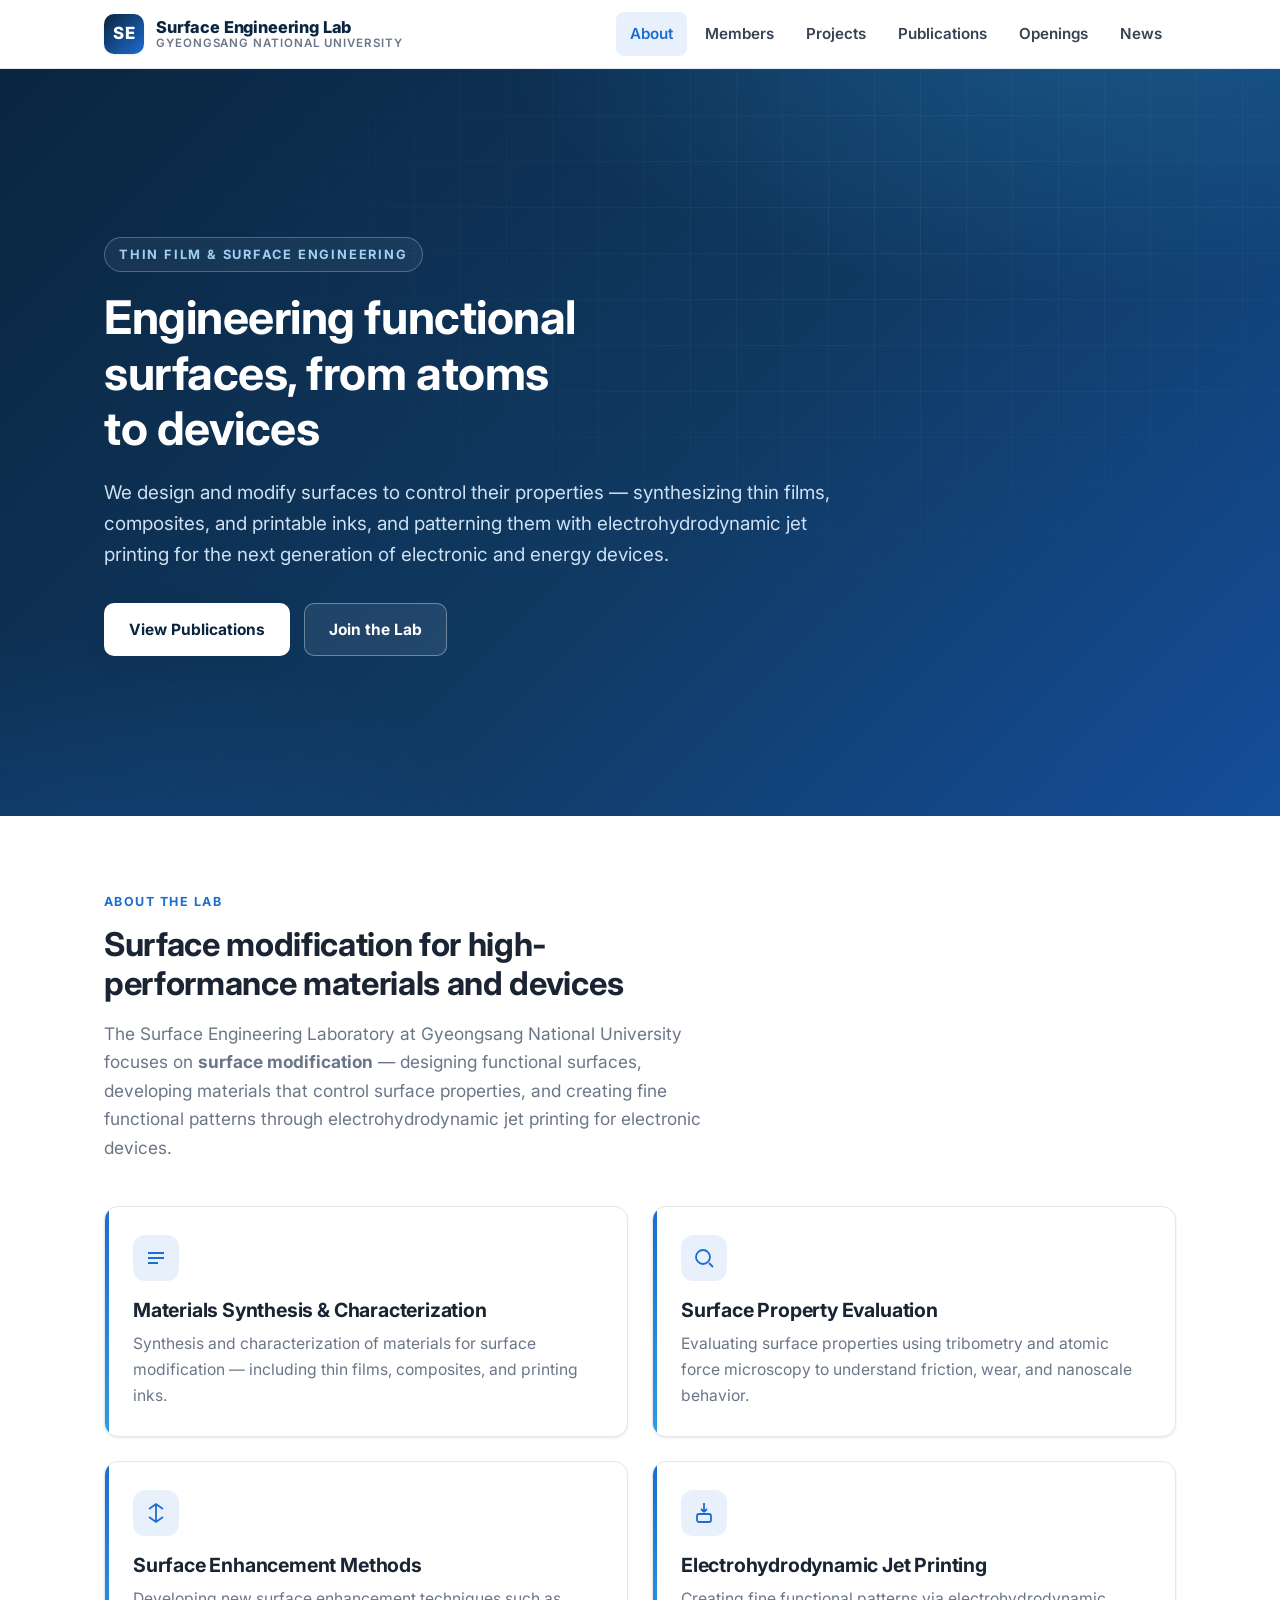
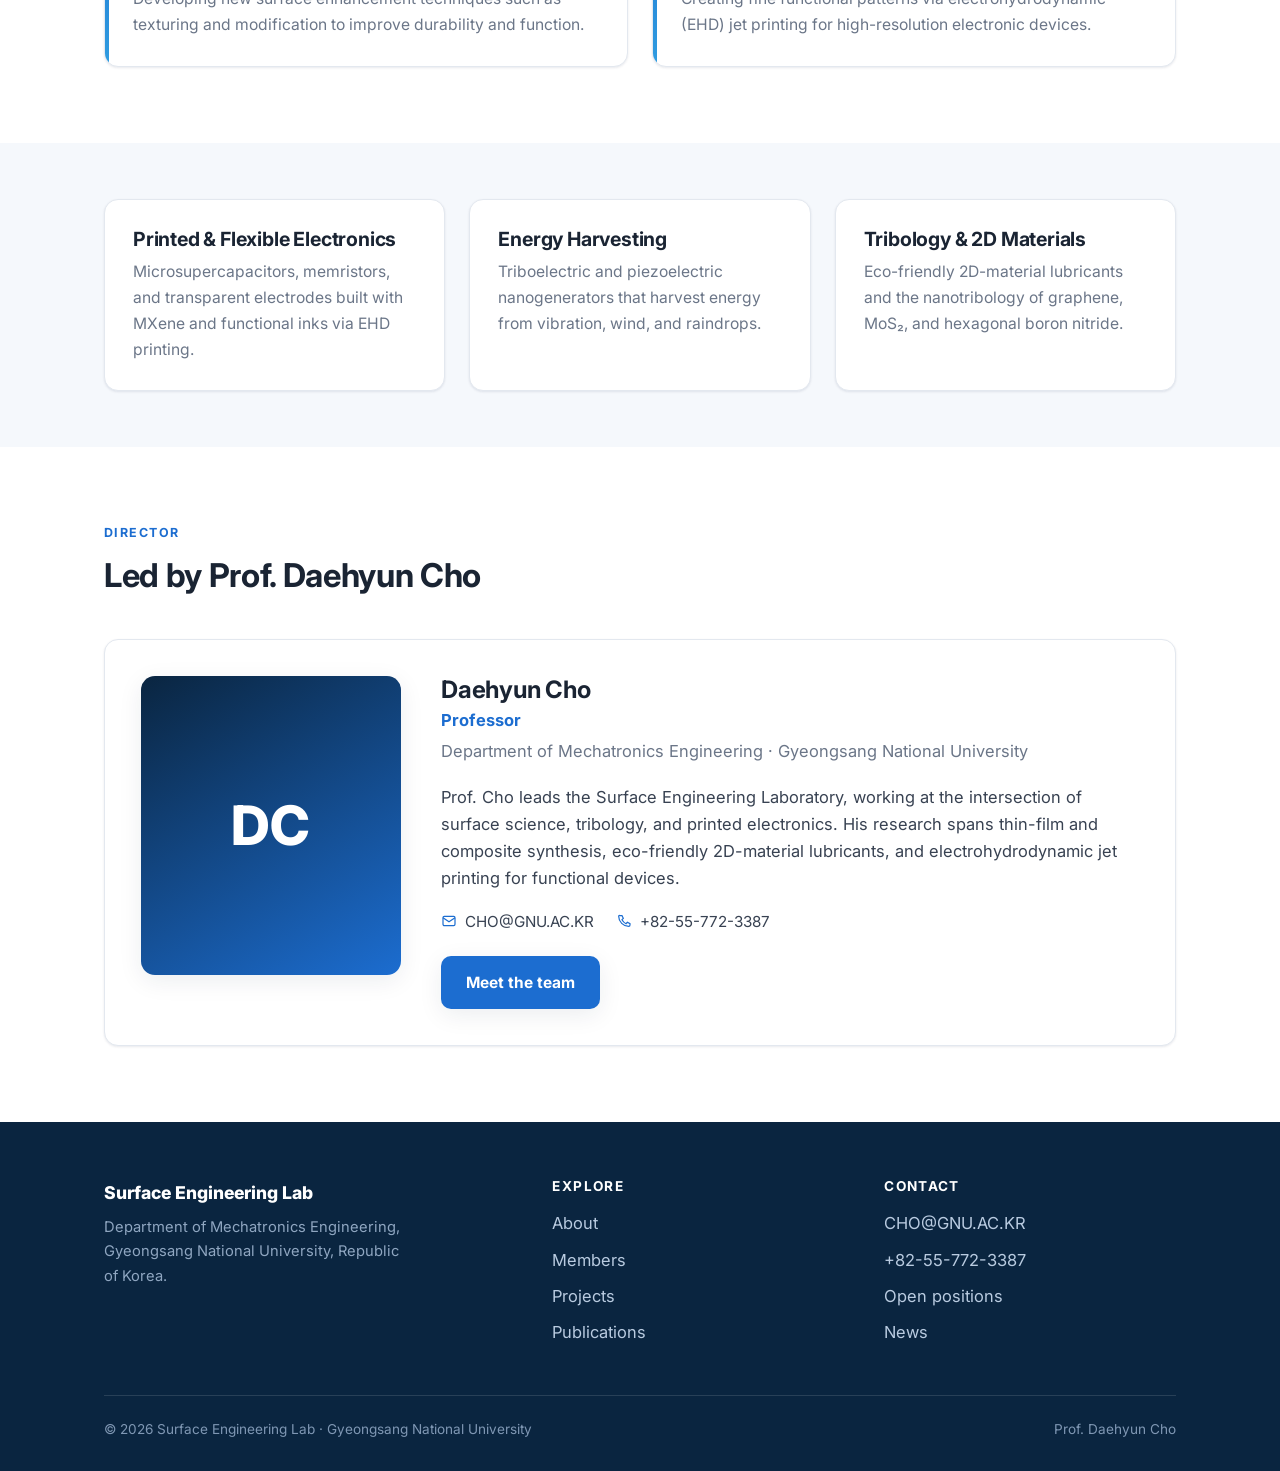
==== commit d35f0560: "Add files via upload" ====
--- a/index.html
+++ b/index.html
@@ -3,8 +3,8 @@
 <head>
 <meta charset="UTF-8" />
 <meta name="viewport" content="width=device-width, initial-scale=1.0" />
-<title>News · Surface Engineering Lab</title>
-<meta name="description" content="News and media coverage of the Surface Engineering Laboratory at Gyeongsang National University." />
+<title>Surface Engineering Lab · Gyeongsang National University</title>
+<meta name="description" content="Surface Engineering Laboratory at Gyeongsang National University — surface modification, thin films, tribology, and electrohydrodynamic jet printing for next-generation electronic devices." />
 <link rel="preconnect" href="https://fonts.googleapis.com" />
 <link rel="preconnect" href="https://fonts.gstatic.com" crossorigin />
 <link href="https://fonts.googleapis.com/css2?family=Inter:wght@400;500;600;700;800&display=swap" rel="stylesheet" />
@@ -12,6 +12,7 @@
 </head>
 <body>
 
+<!-- ===== Header ===== -->
 <header class="site-header">
   <nav class="nav">
     <a class="brand" href="index.html">
@@ -25,72 +26,135 @@
       <span></span><span></span><span></span>
     </button>
     <ul class="nav-links" id="menu">
-      <li><a href="index.html">About</a></li>
+      <li><a href="index.html" class="active">About</a></li>
       <li><a href="members.html">Members</a></li>
       <li><a href="projects.html">Projects</a></li>
       <li><a href="publications.html">Publications</a></li>
       <li><a href="openings.html">Openings</a></li>
-      <li><a href="news.html" class="active">News</a></li>
+      <li><a href="news.html">News</a></li>
     </ul>
   </nav>
 </header>
 
-<div class="page-head">
-  <div class="container">
-    <div class="kicker">Newsroom</div>
-    <h1>News</h1>
-    <p>언론에 소개된 연구실의 연구 성과와 소식입니다.</p>
-  </div>
-</div>
-
-<section>
-  <div class="container">
-    <div class="grid" style="gap:16px">
-
-      <a class="news-item" href="https://news.nate.com/view/20251208n06717" target="_blank" rel="noopener">
-        <div>
-          <div class="outlet">네이트 뉴스</div>
-          <h3>경상국립대·성균관대·칼리파대 국제공동연구</h3>
-        </div>
-        <span class="news-tag">기사 보기 ↗</span>
-      </a>
-
-      <a class="news-item" href="https://www.lecturernews.com/news/articleView.html?idxno=192192" target="_blank" rel="noopener">
-        <div>
-          <div class="outlet">한국강사신문</div>
-          <h3>경상국립대학교 조대현 교수팀, "세계 최고 성능의 마이크로 슈퍼커패시터 프린팅 기술 구현"</h3>
-        </div>
-        <span class="news-tag">기사 보기 ↗</span>
-      </a>
-
-      <a class="news-item" href="https://m.nocutnews.co.kr/news/amp/6210772" target="_blank" rel="noopener">
-        <div>
-          <div class="outlet">노컷뉴스</div>
-          <h3>국내 연구팀, 초저주파 진동에너지 수확 가능 나노발전 메커니즘 발견</h3>
-        </div>
-        <span class="news-tag">기사 보기 ↗</span>
-      </a>
-
-      <a class="news-item" href="https://materic.or.kr/mp/content?listType=10&amp;f_id=173" target="_blank" rel="noopener">
-        <div>
-          <div class="outlet">기계·로봇 연구정보센터</div>
-          <h3>빗방울의 강하에너지를 이용한 투명 마찰전기 나노발전기와 태양광 발전소자와의 집적</h3>
-        </div>
-        <span class="news-tag">기사 보기 ↗</span>
-      </a>
-
-      <a class="news-item" href="https://www.industrynews.co.kr/news/articleView.html?idxno=45275" target="_blank" rel="noopener">
-        <div>
-          <div class="outlet">인더스트리뉴스</div>
-          <h3>"비 오는 날에도 태양광 발전 가능해진다"…하이브리드 마찰전기·태양광 소자 개발</h3>
-        </div>
-        <span class="news-tag">기사 보기 ↗</span>
-      </a>
-
+<!-- ===== Hero ===== -->
+<section class="hero">
+  <div class="hero-inner">
+    <span class="eyebrow">Thin Film &amp; Surface Engineering</span>
+    <h1>Engineering functional surfaces, from atoms to devices</h1>
+    <p class="lead">
+      We design and modify surfaces to control their properties — synthesizing thin films,
+      composites, and printable inks, and patterning them with electrohydrodynamic jet printing
+      for the next generation of electronic and energy devices.
+    </p>
+    <div class="hero-actions">
+      <a class="btn btn-primary" href="publications.html">View Publications</a>
+      <a class="btn btn-ghost" href="openings.html">Join the Lab</a>
     </div>
   </div>
 </section>
 
+<!-- ===== About / Mission ===== -->
+<section id="about">
+  <div class="container">
+    <div class="section-head">
+      <div class="kicker">About the Lab</div>
+      <h2>Surface modification for high-performance materials and devices</h2>
+      <p>
+        The Surface Engineering Laboratory at Gyeongsang National University focuses on
+        <strong>surface modification</strong> — designing functional surfaces, developing materials that
+        control surface properties, and creating fine functional patterns through electrohydrodynamic
+        jet printing for electronic devices.
+      </p>
+    </div>
+
+    <div class="grid grid-2">
+      <div class="card area-card">
+        <div class="icon" aria-hidden="true">
+          <svg viewBox="0 0 24 24" fill="none" stroke="currentColor" stroke-width="1.8"><path d="M4 7h16M4 12h16M4 17h10"/></svg>
+        </div>
+        <h3>Materials Synthesis &amp; Characterization</h3>
+        <p>Synthesis and characterization of materials for surface modification — including thin films, composites, and printing inks.</p>
+      </div>
+      <div class="card area-card">
+        <div class="icon" aria-hidden="true">
+          <svg viewBox="0 0 24 24" fill="none" stroke="currentColor" stroke-width="1.8"><circle cx="11" cy="11" r="7"/><path d="M21 21l-4-4"/></svg>
+        </div>
+        <h3>Surface Property Evaluation</h3>
+        <p>Evaluating surface properties using tribometry and atomic force microscopy to understand friction, wear, and nanoscale behavior.</p>
+      </div>
+      <div class="card area-card">
+        <div class="icon" aria-hidden="true">
+          <svg viewBox="0 0 24 24" fill="none" stroke="currentColor" stroke-width="1.8"><path d="M12 3v18M5 8l7-5 7 5M5 16l7 5 7-5"/></svg>
+        </div>
+        <h3>Surface Enhancement Methods</h3>
+        <p>Developing new surface enhancement techniques such as texturing and modification to improve durability and function.</p>
+      </div>
+      <div class="card area-card">
+        <div class="icon" aria-hidden="true">
+          <svg viewBox="0 0 24 24" fill="none" stroke="currentColor" stroke-width="1.8"><path d="M12 2v9m0 0l3-3m-3 3L9 8"/><rect x="5" y="13" width="14" height="8" rx="2"/></svg>
+        </div>
+        <h3>Electrohydrodynamic Jet Printing</h3>
+        <p>Creating fine functional patterns via electrohydrodynamic (EHD) jet printing for high-resolution electronic devices.</p>
+      </div>
+    </div>
+  </div>
+</section>
+
+<!-- ===== Focus areas / stats ===== -->
+<section class="section-alt tight">
+  <div class="container">
+    <div class="grid grid-3">
+      <div class="card">
+        <h3>Printed &amp; Flexible Electronics</h3>
+        <p>Microsupercapacitors, memristors, and transparent electrodes built with MXene and functional inks via EHD printing.</p>
+      </div>
+      <div class="card">
+        <h3>Energy Harvesting</h3>
+        <p>Triboelectric and piezoelectric nanogenerators that harvest energy from vibration, wind, and raindrops.</p>
+      </div>
+      <div class="card">
+        <h3>Tribology &amp; 2D Materials</h3>
+        <p>Eco-friendly 2D-material lubricants and the nanotribology of graphene, MoS₂, and hexagonal boron nitride.</p>
+      </div>
+    </div>
+  </div>
+</section>
+
+<!-- ===== Director highlight ===== -->
+<section>
+  <div class="container">
+    <div class="section-head">
+      <div class="kicker">Director</div>
+      <h2>Led by Prof. Daehyun Cho</h2>
+    </div>
+    <div class="profile">
+      <div class="avatar"><span class="initials">DC</span></div>
+      <div class="profile-body">
+        <h3>Daehyun Cho</h3>
+        <div class="profile-role">Professor</div>
+        <div class="profile-affil">Department of Mechatronics Engineering · Gyeongsang National University</div>
+        <p>
+          Prof. Cho leads the Surface Engineering Laboratory, working at the intersection of surface science,
+          tribology, and printed electronics. His research spans thin-film and composite synthesis,
+          eco-friendly 2D-material lubricants, and electrohydrodynamic jet printing for functional devices.
+        </p>
+        <div class="contact-row">
+          <span>
+            <svg viewBox="0 0 24 24" fill="none" stroke="currentColor" stroke-width="1.8"><rect x="3" y="5" width="18" height="14" rx="2"/><path d="M3 7l9 6 9-6"/></svg>
+            CHO@GNU.AC.KR
+          </span>
+          <span>
+            <svg viewBox="0 0 24 24" fill="none" stroke="currentColor" stroke-width="1.8"><path d="M4 5c0 8 7 15 15 15 1 0 2-1 2-2v-2l-4-2-2 2c-2-1-5-4-6-6l2-2-2-4H6C5 3 4 4 4 5z"/></svg>
+            +82-55-772-3387
+          </span>
+        </div>
+        <a class="btn btn-blue" href="members.html">Meet the team</a>
+      </div>
+    </div>
+  </div>
+</section>
+
+<!-- ===== Footer ===== -->
 <footer class="site-footer">
   <div class="container">
     <div class="footer-grid">
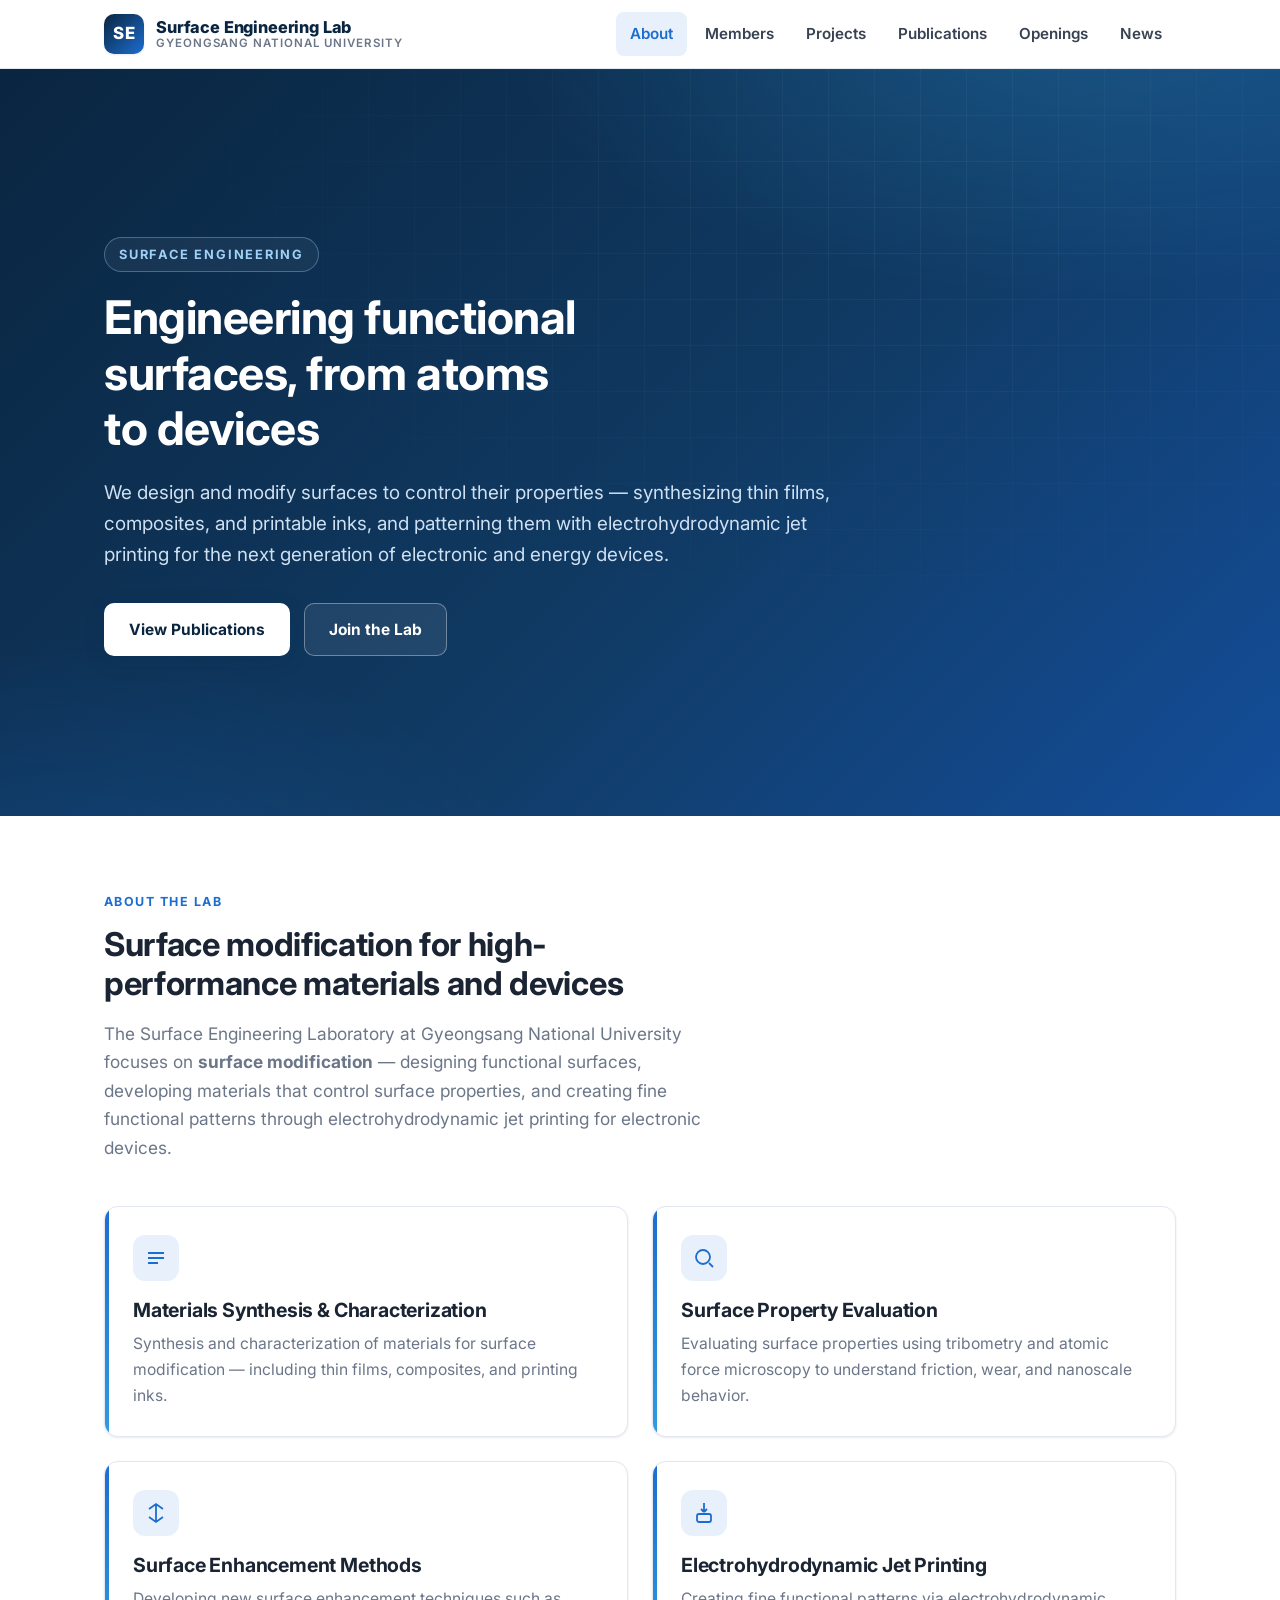
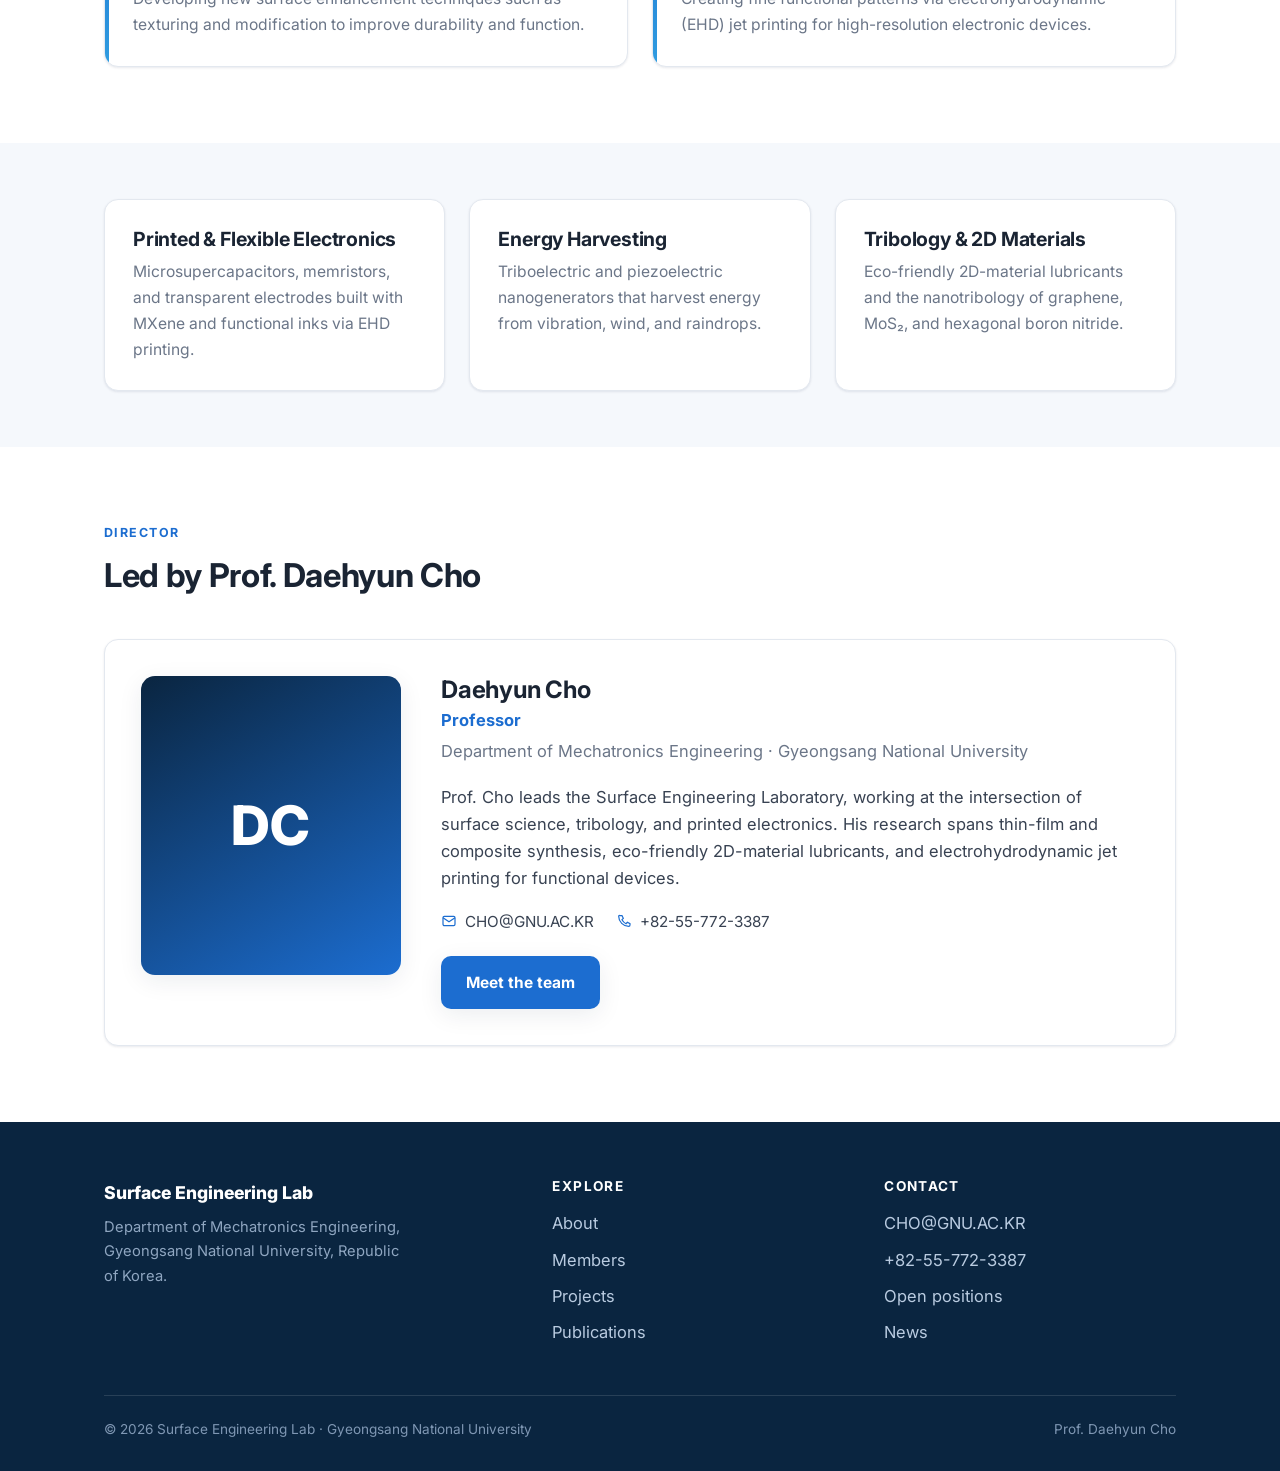
==== commit c3a6c638: "Add files via upload" ====
--- a/index.html
+++ b/index.html
@@ -39,7 +39,7 @@
 <!-- ===== Hero ===== -->
 <section class="hero">
   <div class="hero-inner">
-    <span class="eyebrow">Thin Film &amp; Surface Engineering</span>
+    <span class="eyebrow">Surface Engineering</span>
     <h1>Engineering functional surfaces, from atoms to devices</h1>
     <p class="lead">
       We design and modify surfaces to control their properties — synthesizing thin films,
@@ -128,7 +128,10 @@
       <h2>Led by Prof. Daehyun Cho</h2>
     </div>
     <div class="profile">
-      <div class="avatar"><span class="initials">DC</span></div>
+      <div class="avatar">
+        <img src="daehyun-cho-portrait.jpg" alt="Prof. Daehyun Cho" style="object-position:52% 18%" onerror="this.remove()">
+        <span class="initials">DC</span>
+      </div>
       <div class="profile-body">
         <h3>Daehyun Cho</h3>
         <div class="profile-role">Professor</div>
--- a/style.css
+++ b/style.css
@@ -182,11 +182,16 @@
   padding: 36px; box-shadow: var(--shadow-sm);
 }
 .avatar {
+  position: relative;
   aspect-ratio: 1/1.15; border-radius: var(--radius); overflow: hidden;
   background: linear-gradient(150deg, var(--navy), var(--blue));
   display: grid; place-items: center; color: #fff; box-shadow: var(--shadow-md);
 }
 .avatar .initials { font-size: 3.4rem; font-weight: 800; letter-spacing: 1px; }
+.avatar img {
+  position: absolute; inset: 0; width: 100%; height: 100%;
+  object-fit: cover; object-position: 68% 32%; display: block;
+}
 .profile-body h3 { font-size: 1.5rem; margin-bottom: 2px; }
 .profile-role { color: var(--blue); font-weight: 700; margin-bottom: 4px; }
 .profile-affil { color: var(--muted); margin-bottom: 18px; }
@@ -312,13 +317,15 @@
 }
 .cover-ph strong { color: var(--blue-dark); font-size: .9rem; }
 .cover-frame img[src]:not([src=""]) + .cover-ph { display: none; }
-.cover-ribbon {
-  position: absolute; top: 12px; left: 12px; z-index: 2;
-  background: var(--blue); color: #fff; font-size: .72rem; font-weight: 700;
-  letter-spacing: .05em; text-transform: uppercase; padding: 5px 11px; border-radius: 999px;
-  box-shadow: var(--shadow-sm);
-}
-.cover-meta { padding: 18px 20px 20px; display: flex; flex-direction: column; gap: 6px; flex: 1; }
+.cover-frame { border-bottom: 1px solid var(--line); }
+.cover-meta { padding: 16px 20px 20px; display: flex; flex-direction: column; gap: 7px; flex: 1; }
+.cover-tag {
+  align-self: flex-start; display: inline-flex; align-items: center; gap: 6px;
+  background: var(--blue-light); color: var(--blue-dark);
+  font-size: .68rem; font-weight: 800; letter-spacing: .08em; text-transform: uppercase;
+  padding: 4px 10px; border-radius: 999px;
+}
+.cover-tag::before { content: ""; width: 6px; height: 6px; border-radius: 50%; background: var(--accent); }
 .cover-journal { color: var(--navy); font-weight: 800; font-size: 1rem; line-height: 1.25; }
 .cover-desc { color: var(--muted); font-size: .86rem; line-height: 1.5; }
 .cover-link { margin-top: auto; font-weight: 700; font-size: .85rem; color: var(--blue); }
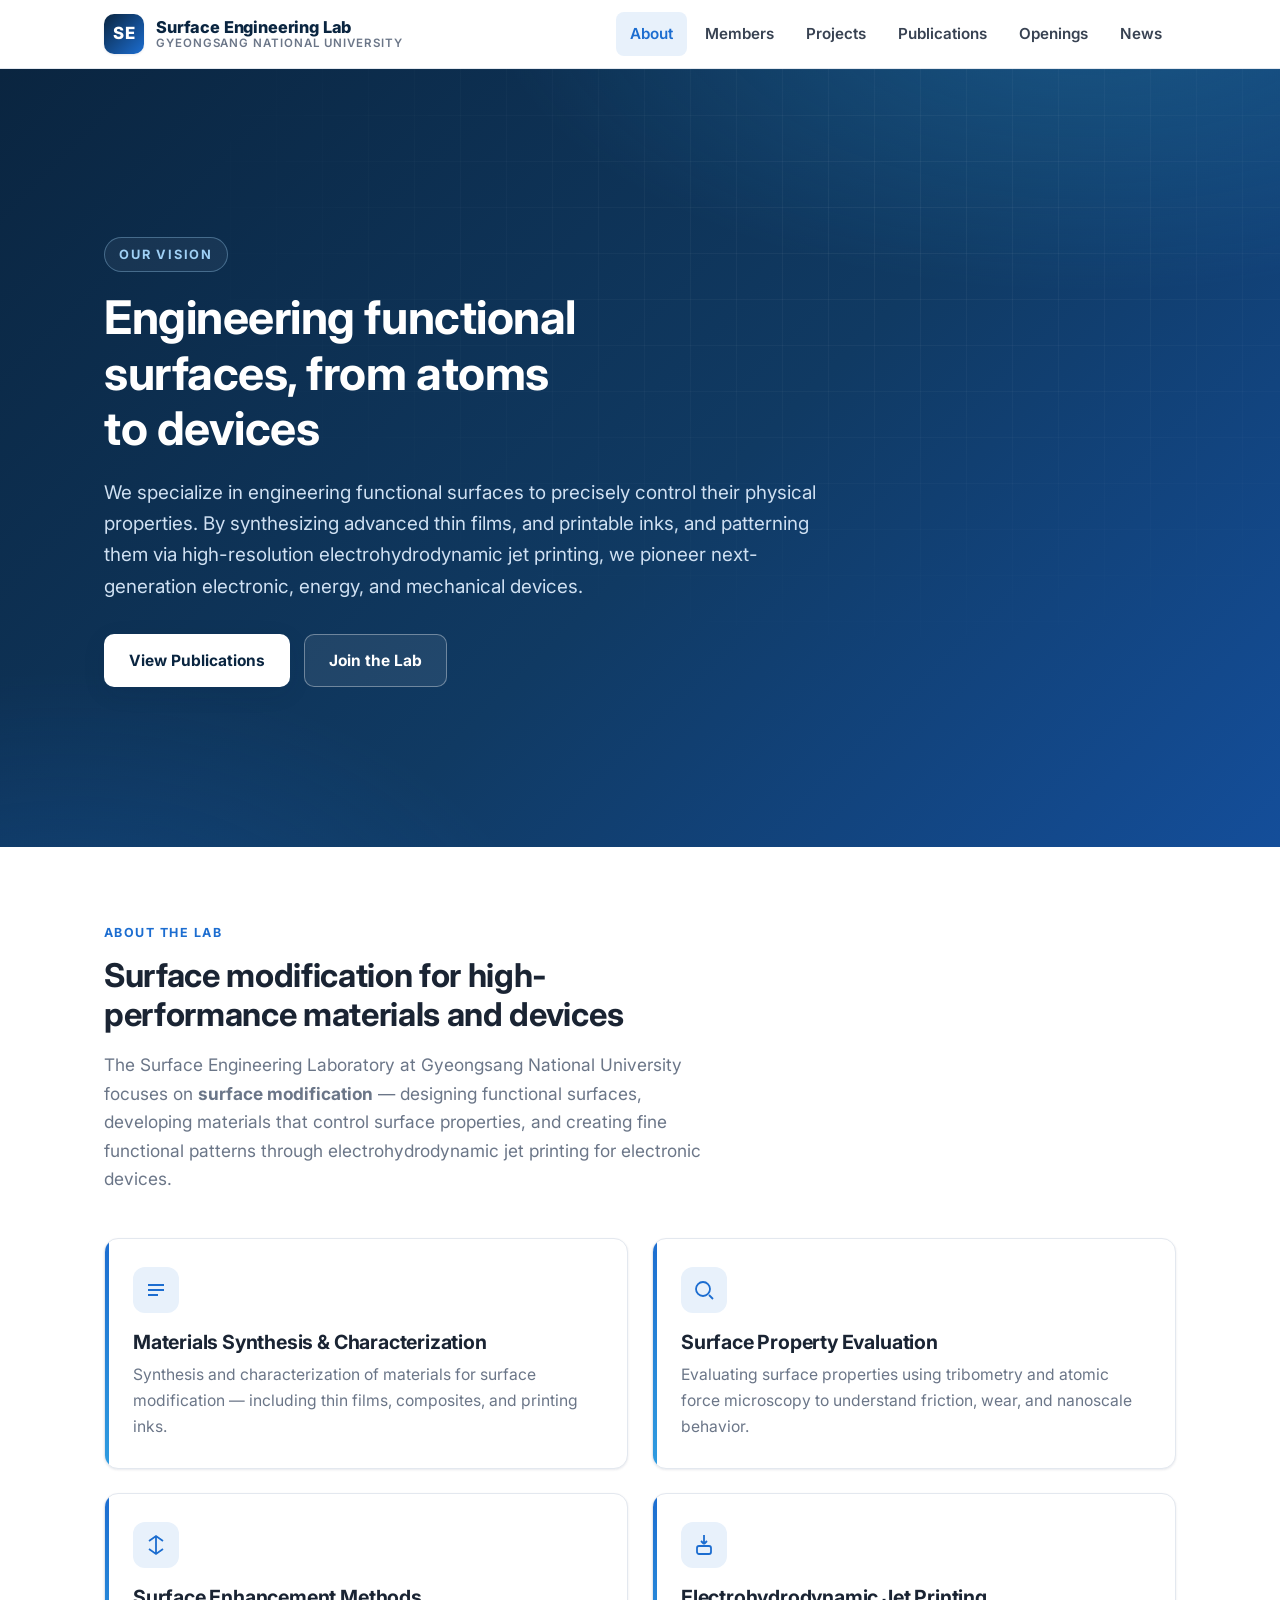
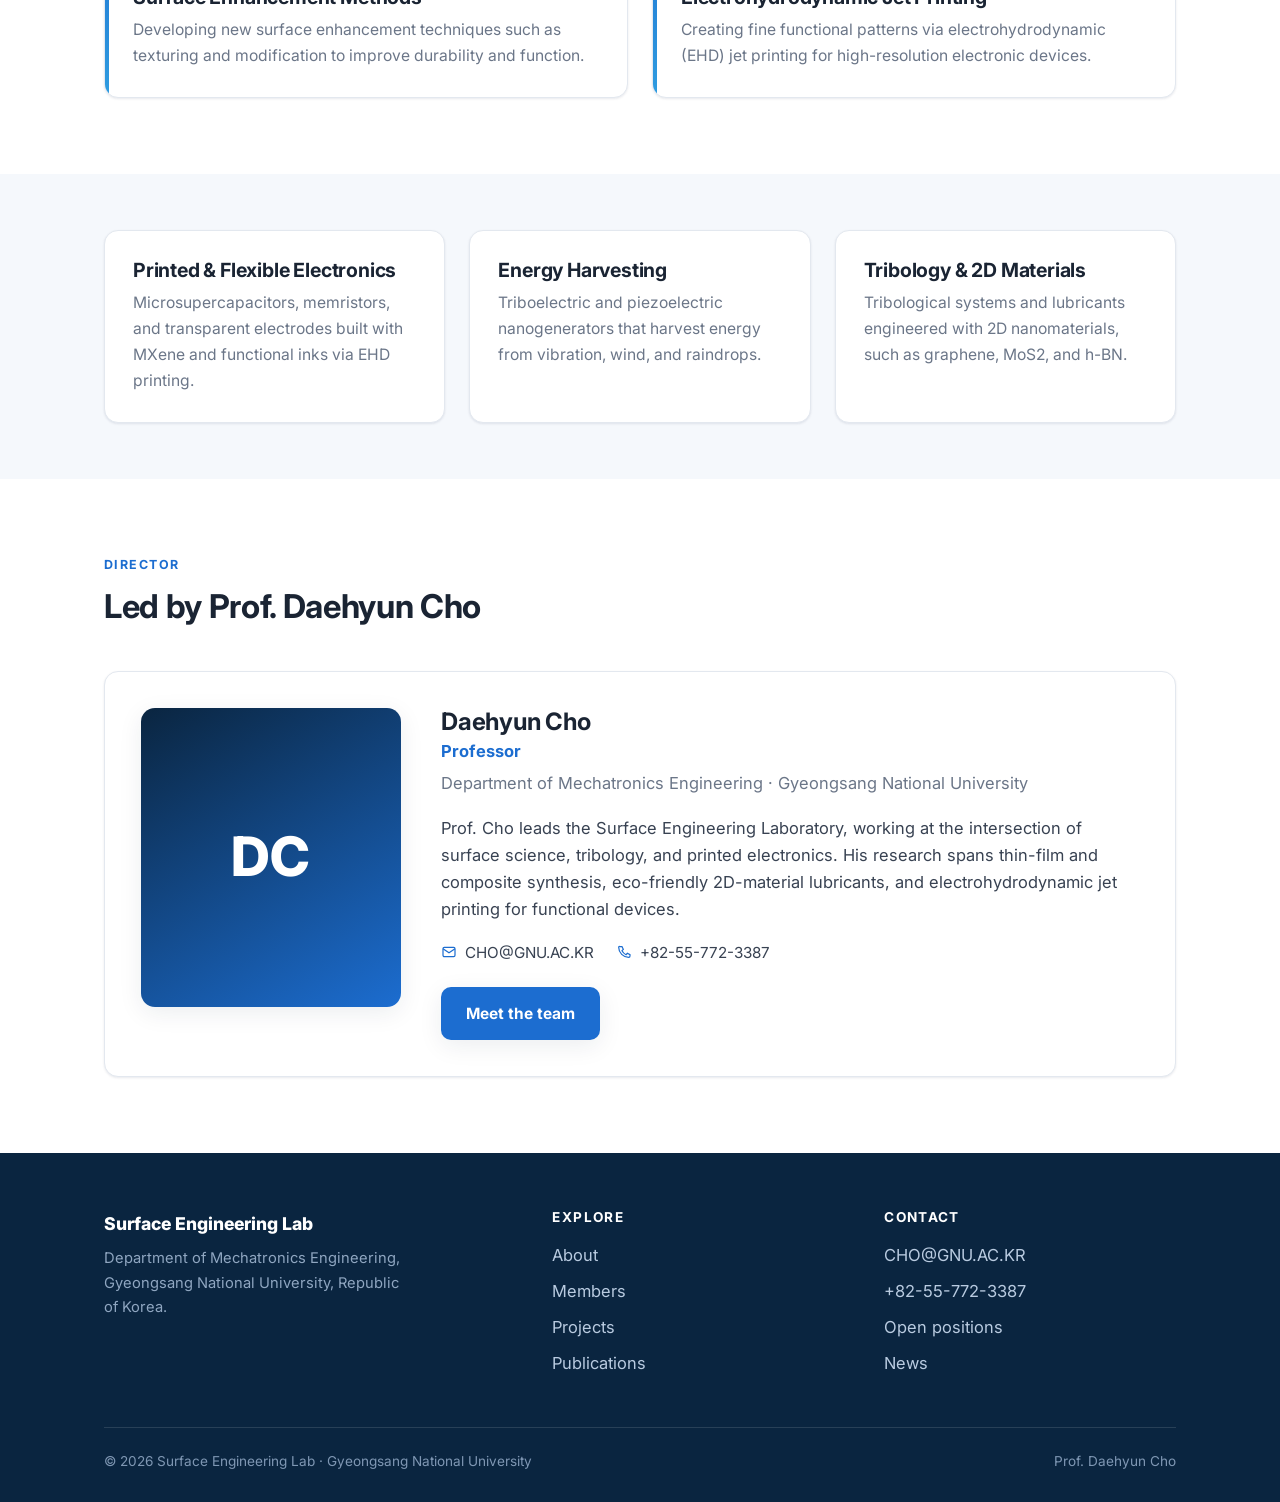
==== commit f6911a73: "Add files via upload" ====
--- a/index.html
+++ b/index.html
@@ -39,12 +39,12 @@
 <!-- ===== Hero ===== -->
 <section class="hero">
   <div class="hero-inner">
-    <span class="eyebrow">Surface Engineering</span>
+    <span class="eyebrow">OUR VISION</span>
     <h1>Engineering functional surfaces, from atoms to devices</h1>
     <p class="lead">
-      We design and modify surfaces to control their properties — synthesizing thin films,
-      composites, and printable inks, and patterning them with electrohydrodynamic jet printing
-      for the next generation of electronic and energy devices.
+      We specialize in engineering functional surfaces to precisely control their physical properties.
+      By synthesizing advanced thin films, and printable inks, and patterning them via high-resolution
+      electrohydrodynamic jet printing, we pioneer next-generation electronic, energy, and mechanical devices.
     </p>
     <div class="hero-actions">
       <a class="btn btn-primary" href="publications.html">View Publications</a>
@@ -114,7 +114,7 @@
       </div>
       <div class="card">
         <h3>Tribology &amp; 2D Materials</h3>
-        <p>Eco-friendly 2D-material lubricants and the nanotribology of graphene, MoS₂, and hexagonal boron nitride.</p>
+        <p>Tribological systems and lubricants engineered with 2D nanomaterials, such as graphene, MoS2, and h-BN.</p>
       </div>
     </div>
   </div>
@@ -129,7 +129,7 @@
     </div>
     <div class="profile">
       <div class="avatar">
-        <img src="daehyun-cho-portrait.jpg" alt="Prof. Daehyun Cho" style="object-position:52% 18%" onerror="this.remove()">
+        <img src="daehyun-cho-portrait.jpg" alt="Prof. Daehyun Cho" style="object-position:52% 25%" onerror="this.remove()">
         <span class="initials">DC</span>
       </div>
       <div class="profile-body">
